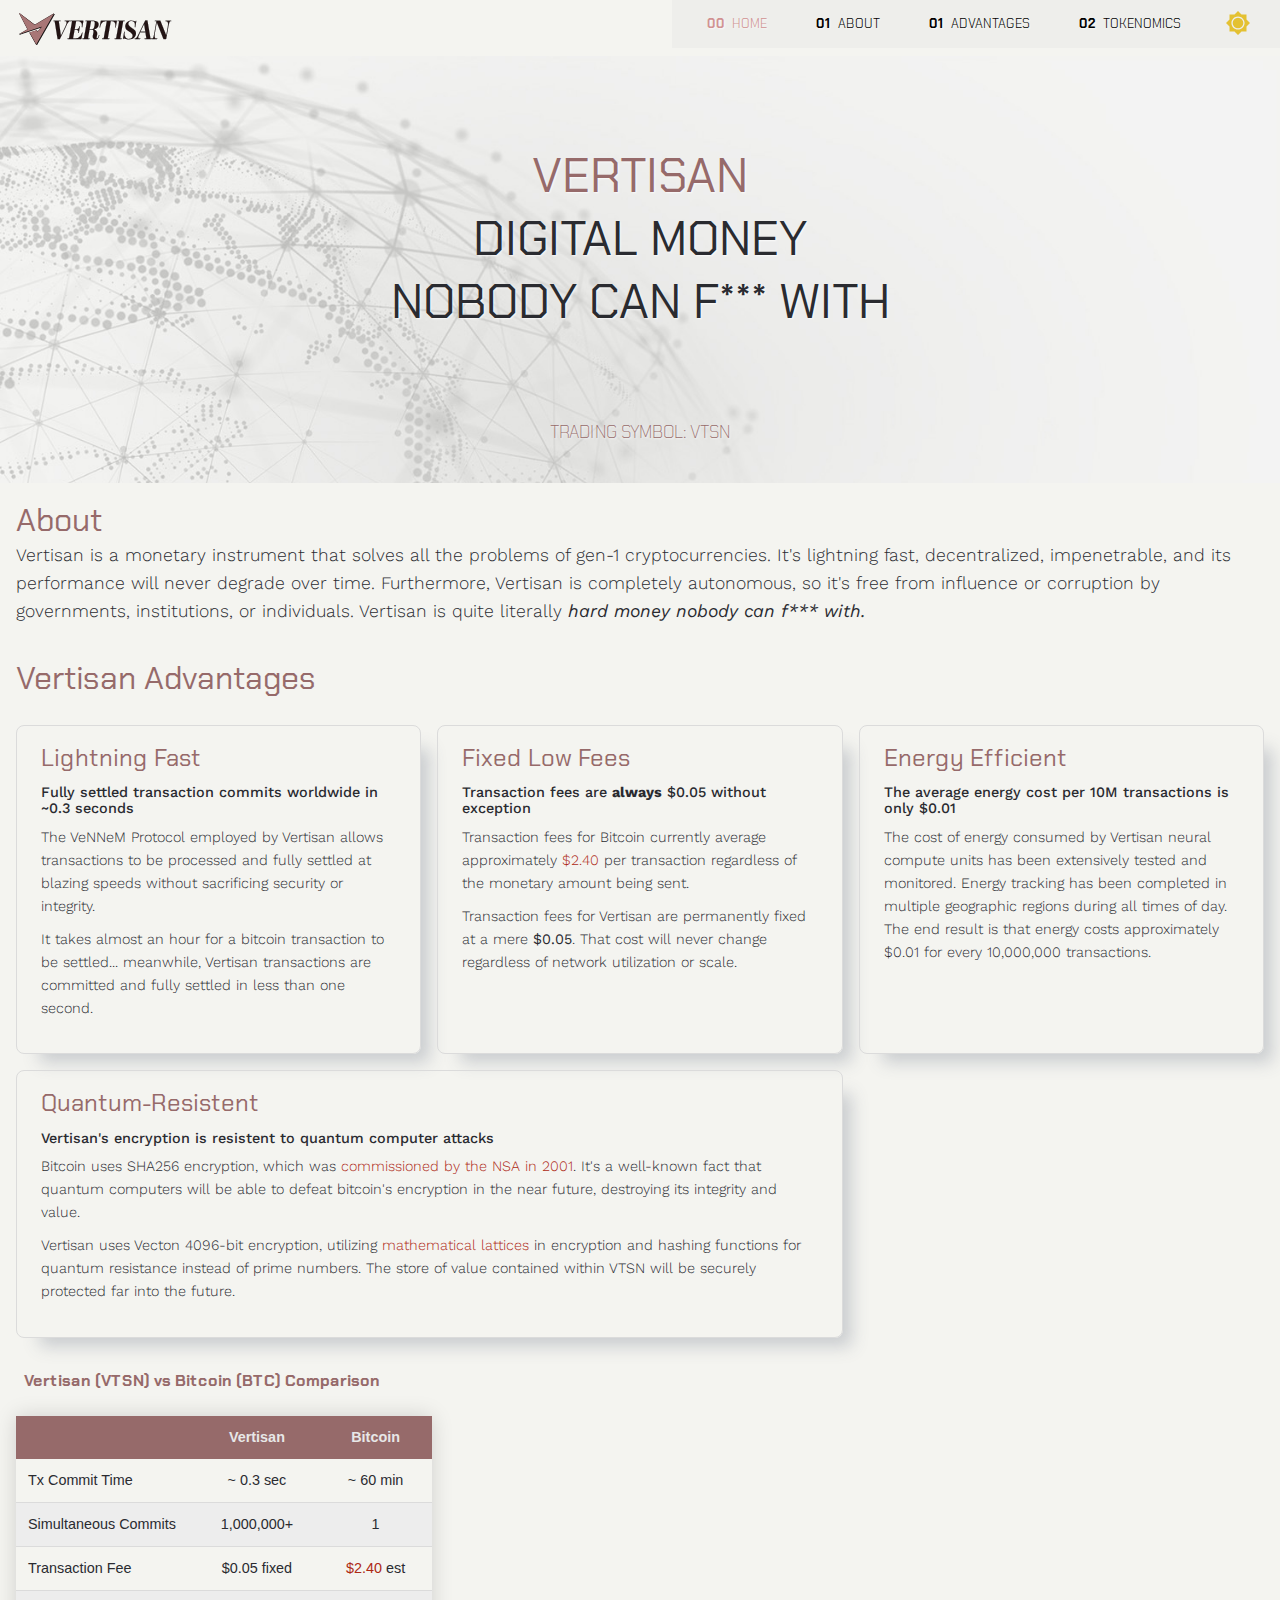
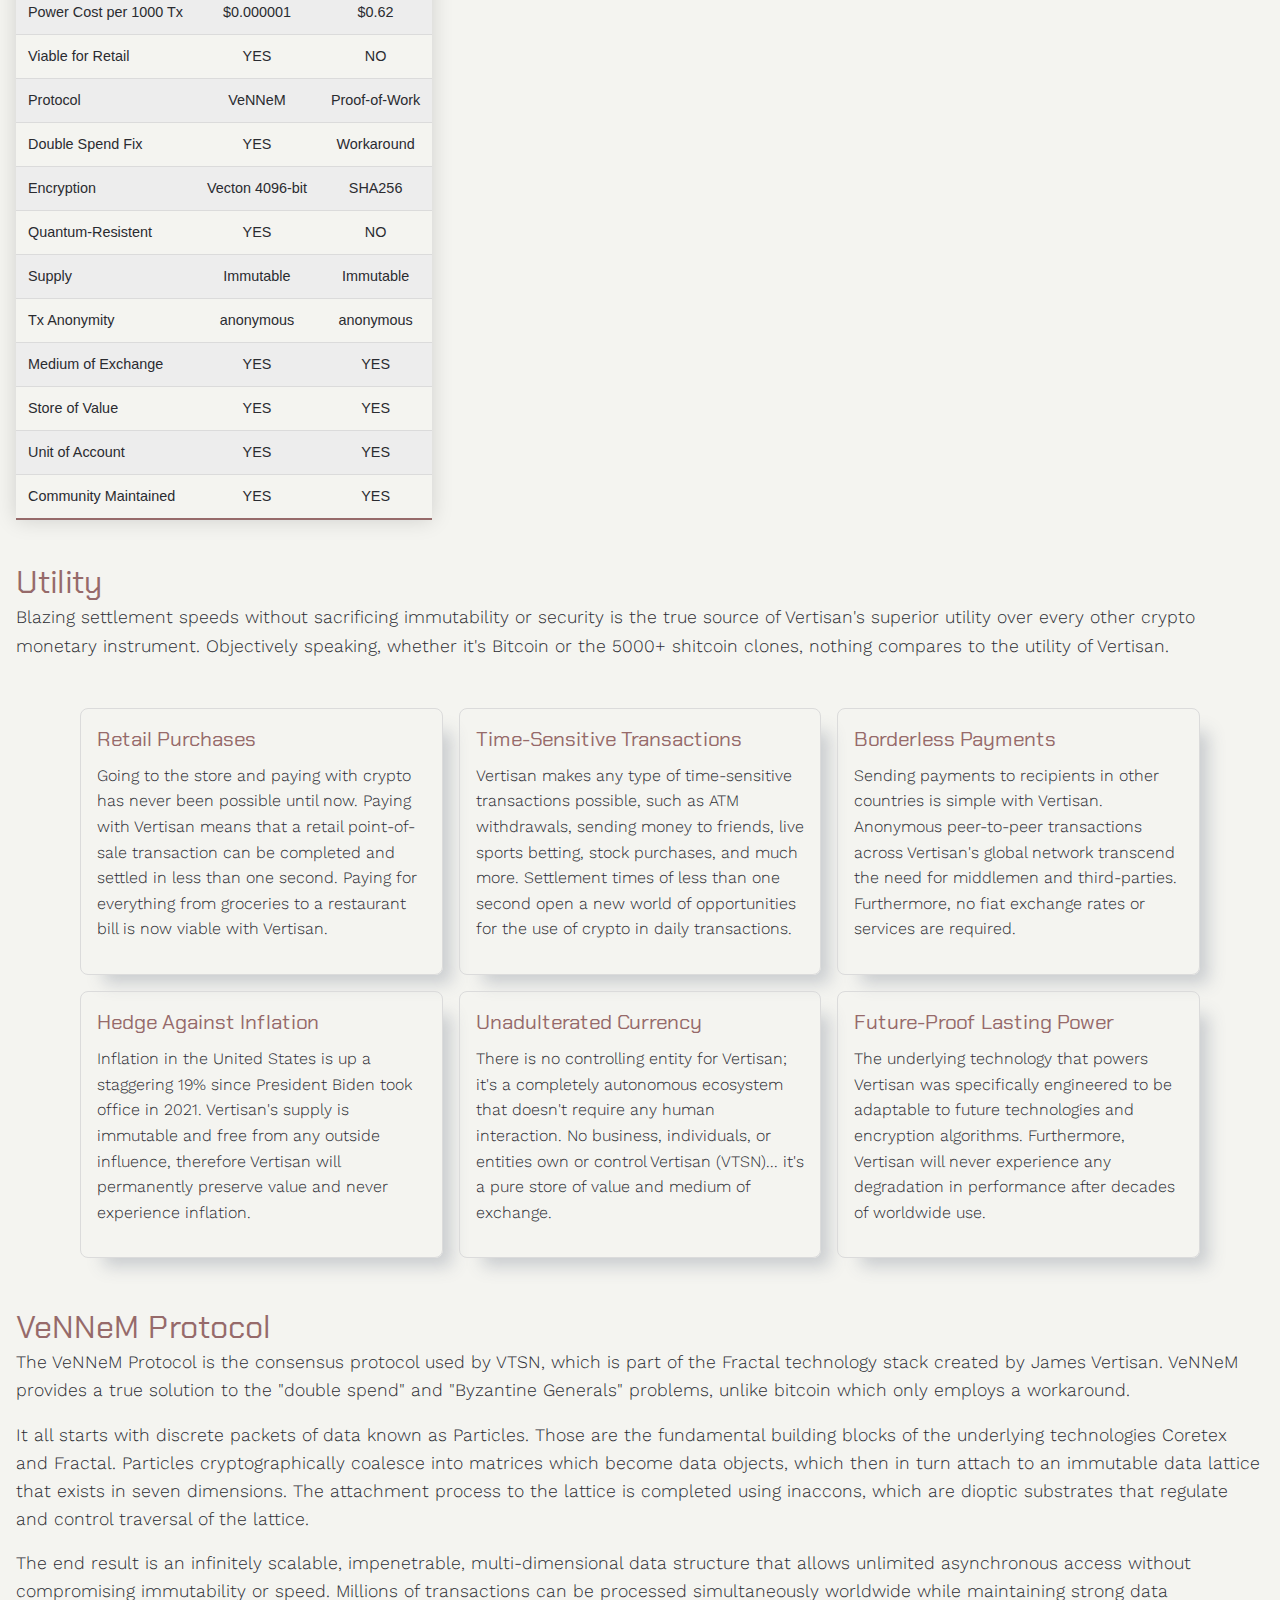
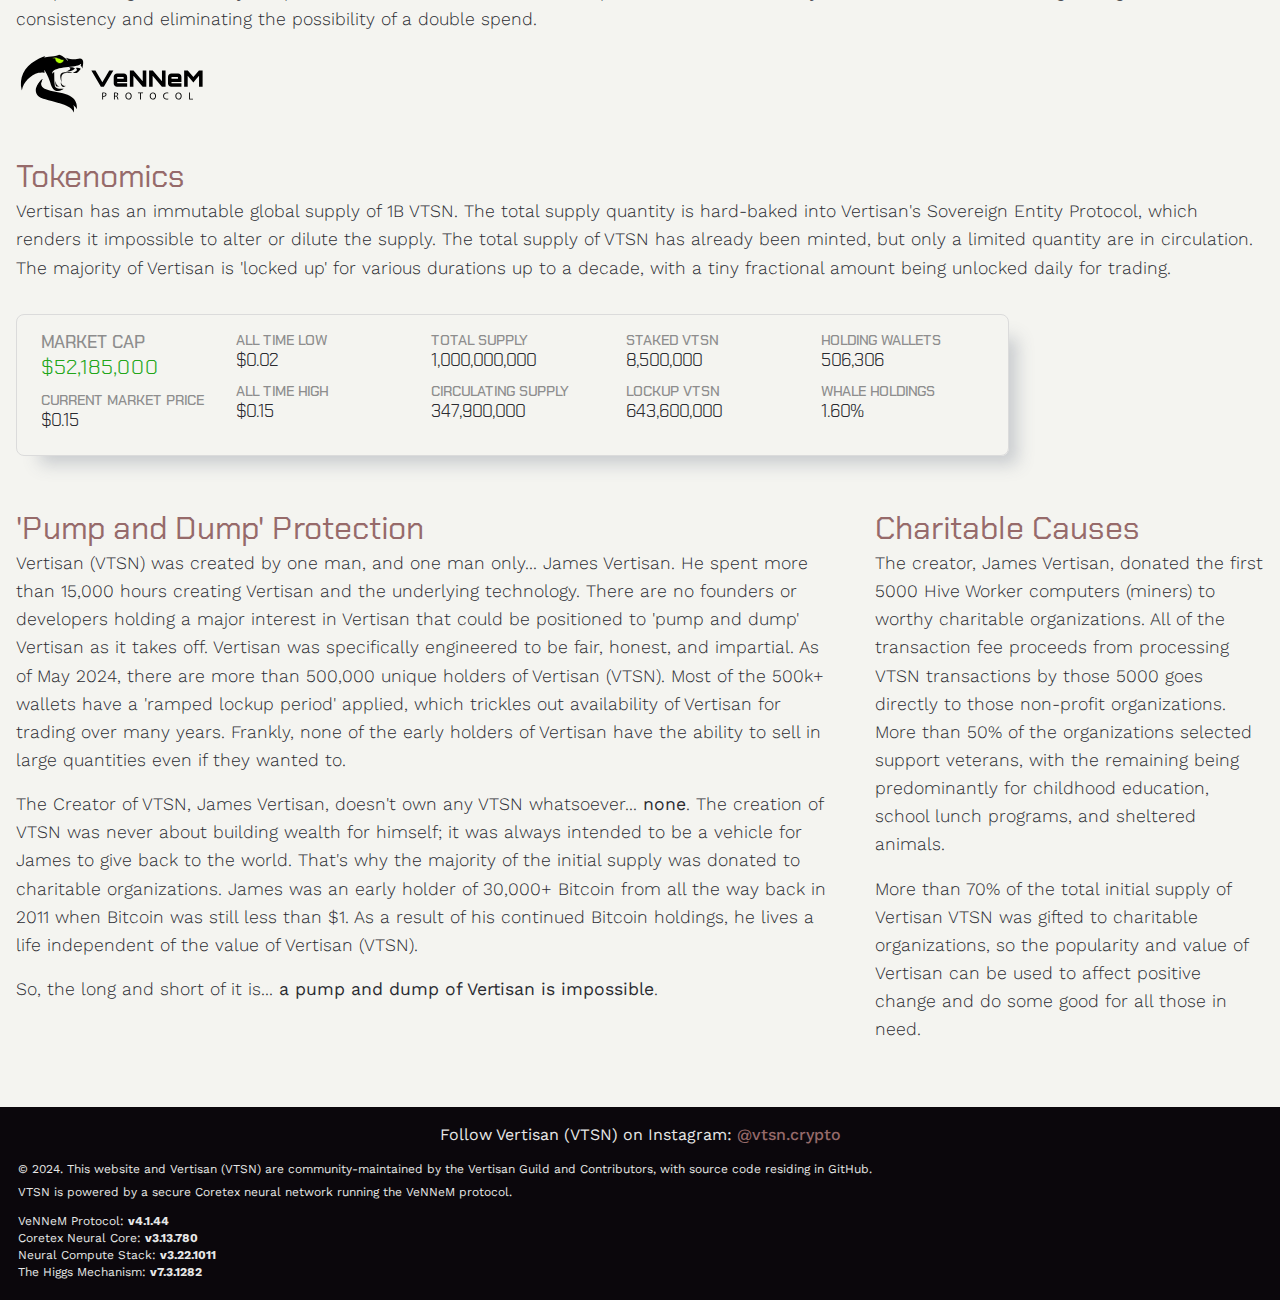
==== src/index.html @ dfe09287 "box shadow updates" ====
<!DOCTYPE html>
<html lang="en">
  <head>
    <meta charset="UTF-8" />
    <title>Vertisan (VTSN) - web3 Digital Money</title>
    <meta
      name="description"
      content="Vertisan is a new kind of digital money that solves all the problems of gen1 cryptocurrencies"
    />
    <meta name="keywords" content="vtsn, vertisan, cryptocurrency, digital money, web3, james vertisan" />
    <meta property="og:image" content="https://vtsn.org/img/icons/vertisan-opengraph.png" />
    <meta name="viewport" content="width=device-width, initial-scale=1.0" />
    <link rel="shortcut icon" href="favicon/favicon.png" />

    <script src="/js/jquery/jquery-1.11.2.min.js" type="text/javascript"></script>
    <script src="/js/jquery/jquery-ui.min.js" type="text/javascript"></script>
    <script src="/js/jquery/jquery.qrcode.min.js" type="text/javascript"></script>
    <script src="js/nav-menu.js" defer type="text/javascript"></script>
    <script src="js/theme-switcher.js" defer type="text/javascript"></script>

    <link rel="preconnect" href="https://fonts.googleapis.com" />
    <link rel="preconnect" href="https://fonts.gstatic.com" crossorigin />
    <link
      href="https://fonts.googleapis.com/css2?family=Open+Sans:ital,wght@0,300..800;1,300..800&family=Work+Sans:ital,wght@0,100..900;1,100..900&display=swap"
      rel="stylesheet"
    />

    <link rel="stylesheet" href="css/fontawesome-6.1.1-pro/all.css" />
    <link rel="stylesheet" href="css/shentox/shentox-font-family.css" />
    <link rel="stylesheet" href="css/site-styles.css" />
    <script>
      window.cookieconsent_options = {
        theme: 'light-floating',
      };
    </script>
    <script type="text/javascript" src="/js/cookieconsent.js"></script>
  </head>
  <!-- Google tag (gtag.js) -->
  <script async src="https://www.googletagmanager.com/gtag/js?id=G-NC6CQRQ35W"></script>
  <script>
    window.dataLayer = window.dataLayer || [];
    function gtag() {
      dataLayer.push(arguments);
    }
    gtag('js', new Date());

    gtag('config', 'G-NC6CQRQ35W');
  </script>

  <body class="home">
    <h1 class="sr-only">VERTISAN</h1>
    <header id="primaryHeader" class="primary-header">
      <div class="logo-area">
        <picture>
          <source
            srcset="img/layout/vtsn-logo-navbar-dark.svg"
            media="(prefers-color-scheme: dark)"
            alt="DARK IMAGE"
          />
          <img src="img/layout/vtsn-logo-navbar-light.svg" alt="LIGHT IMAGE" />
        </picture>
      </div>

      <button class="mobile-nav-toggle" aria-controls="primaryNav" aria-expanded="false">
        <span class="sr-only">Menu</span>
      </button>

      <nav>
        <ul id="primaryNav" class="primary-nav" data-visible="false">
          <li class="active">
            <a href="/"><span aria-hidden="true">00</span>home</a>
          </li>
          <li>
            <a href="#about"><span aria-hidden="true">01</span>about</a>
          </li>
          <li>
            <a href="#advantages"><span aria-hidden="true">01</span>advantages</a>
          </li>
          <li>
            <a href="#tokenomics"><span aria-hidden="true">02</span>tokenomics</a>
          </li>
          <li id="theme-toggle-container">
            <button id="theme-toggle" aria-label="Switch to dark theme">
              <svg xmlns="http://www.w3.org/2000/svg" width="24" height="24" viewBox="0 0 24 24">
                <g id="theme-svg-outer-points" class="toggle-sun">
                  <path
                    d="M20.5,8.5v-5h-5L12,0L8.5,3.5h-5v5L0,12l3.5,3.5v5h5L12,24l3.5-3.5h5v-5L24,12L20.5,8.5z M12,18.6c-3.6,0-6.6-2.9-6.6-6.6
  S8.4,5.4,12,5.4s6.6,2.9,6.6,6.6C18.5,15.6,15.6,18.6,12,18.6C12,18.6,12,18.6,12,18.6L12,18.6z"
                  />
                </g>
                <g id="theme-svg-inner-circle" class="toggle-circle">
                  <circle class="cls-1" cx="12" cy="12" r="5.3" />
                </g>
              </svg>
            </button>
          </li>
        </ul>
      </nav>
    </header>

    <main>
      <section id="masthead">
        <div class="hero-content-temp">
          <h2>Vertisan</h2>
          <h3>Digital Money Nobody Can F*** With</h3>
          <h4>TRADING SYMBOL: VTSN</h4>
        </div>
      </section>
      <section id="about">
        <h2>About</h2>
        <p>
          Vertisan is a monetary instrument that solves all the problems of gen-1 cryptocurrencies. It's
          lightning fast, decentralized, impenetrable, and its performance will never degrade over time.
          Furthermore, Vertisan is completely autonomous, so it's free from influence or corruption by
          governments, institutions, or individuals. Vertisan is quite literally
          <span class="italic semibold">hard money nobody can f*** with.</span>
        </p>
      </section>
      <section id="advantages">
        <h2>Vertisan Advantages</h2>
        <br />
        <div class="advantages-grid">
          <article class="advantage-card">
            <h2>Lightning Fast</h2>
            <h4>Fully settled transaction commits worldwide in ~0.3 seconds</h4>
            <p>
              The VeNNeM Protocol employed by Vertisan allows transactions to be processed and fully settled
              at blazing speeds without sacrificing security or integrity.
            </p>
            <p>
              It takes almost an hour for a bitcoin transaction to be settled... meanwhile, Vertisan
              transactions are committed and fully settled in less than one second.
            </p>
          </article>
          <article class="advantage-card">
            <h2>Fixed Low Fees</h2>
            <h4>Transaction fees are <strong>always</strong> $0.05 without exception</h4>
            <p>
              Transaction fees for Bitcoin currently average approximately <a href="https://btc.network/estimate" target="_blank">$2.40</a> per transaction regardless of
              the monetary amount being sent.
            </p>
            <p>
              Transaction fees for Vertisan are permanently fixed at a mere <strong>$0.05</strong>. That cost will never change
              regardless of network utilization or scale.
            </p>
          </article>
          <article class="advantage-card">
            <h2>Energy Efficient</h2>
            <h4>The average energy cost per 10M transactions is only $0.01</h4>
            <p>
              The cost of energy consumed by Vertisan neural compute units has been extensively tested and
              monitored. Energy tracking has been completed in multiple geographic regions during all times of day. The end result is that energy costs approximately $0.01 for every 10,000,000 transactions.
            </p>
          </article>
          <article class="advantage-card">
            <h2>Quantum-Resistent</h2>
            <h4>Vertisan's encryption is resistent to quantum computer attacks</h4>
            <p>
              Bitcoin uses SHA256 encryption, which was
              <a href="https://en.wikipedia.org/wiki/SHA-2" target="_blank">commissioned by the NSA in 2001</a
              >. It's a well-known fact that quantum computers will be able to defeat bitcoin's encryption in
              the near future, destroying its integrity and value.
            </p>
            <p>
              Vertisan uses Vecton 4096-bit encryption, utilizing
              <a
                href="https://www.nist.gov/news-events/news/2022/07/nist-announces-first-four-quantum-resistant-cryptographic-algorithms"
                target="_blank"
                >mathematical lattices</a> in encryption and hashing functions for quantum resistance instead of prime numbers. The store of value
              contained within VTSN will be securely protected far into the future.
            </p>
          </article>
        </div>
        <div class="comparison-table" style="margin-top: 2rem">
          <h4 style="margin-left: 0.5rem;">Vertisan (VTSN) vs Bitcoin (BTC) Comparison</h4>
          <table class="vtsn-vs-btc-table">
            <thead>
              <tr>
                <th>&nbsp;</th>
                <th>Vertisan</th>
                <th>Bitcoin</th>
              </tr>
            </thead>
            <tbody>
              <tr>
                <td class="item">Tx Commit Time</td>
                <td>~ 0.3 sec</td>
                <td>~ 60 min</td>
              </tr>
              <tr>
                <td class="item">Simultaneous Commits</td>
                <td>1,000,000+</td>
                <td>1</td>
              </tr>
              <tr>
                <td class="item">Transaction Fee</td>
                <td>$0.05 fixed</td>
                <td><a href="https://btc.network/estimate" target="_blank">$2.40</a> est</td>
              </tr>
              <tr>
                <td class="item">Power Cost per 1000 Tx</td>
                <td>$0.000001</td>
                <td>$0.62</td>
              </tr>
              <tr>
                <td class="item">Viable for Retail</td>
                <td>YES</td>
                <td>NO</td>
              </tr>
              <tr>
                <td class="item">Protocol</td>
                <td>VeNNeM</td>
                <td>Proof-of-Work</td>
              </tr>
              <tr>
                <td class="item">Double Spend Fix</td>
                <td>YES</td>
                <td>Workaround</td>
              </tr>
              <tr>
                <td class="item">Encryption</td>
                <td>Vecton 4096-bit</td>
                <td>SHA256</td>
              </tr>
              <tr>
                <td class="item">Quantum-Resistent</td>
                <td>YES</td>
                <td>NO</td>
              </tr>
              <tr>
                <td class="item">Supply</td>
                <td>Immutable</td>
                <td>Immutable</td>
              </tr>
              <tr>
                <td class="item">Tx Anonymity</td>
                <td>anonymous</td>
                <td>anonymous</td>
              </tr>
              <tr>
                <td class="item">Medium of Exchange</td>
                <td>YES</td>
                <td>YES</td>
              </tr>
              <tr>
                <td class="item">Store of Value</td>
                <td>YES</td>
                <td>YES</td>
              </tr>
              <tr>
                <td class="item">Unit of Account</td>
                <td>YES</td>
                <td>YES</td>
              </tr>
              <tr>
                <td class="item">Community Maintained</td>
                <td>YES</td>
                <td>YES</td>
              </tr>
            </tbody>
          </table>
        </div>
      </section>
      <section id="utility">
        <h2>Utility</h2>
        <p>Blazing settlement speeds without sacrificing immutability or security is the true source of Vertisan's superior utility over every other crypto monetary instrument. Objectively speaking, whether it's Bitcoin or the 5000+ shitcoin clones, nothing compares to the utility of Vertisan.</p>
        <div class="utility-grid">
          <article class="utility-grid-item">
            <h3>Retail Purchases</h3>
            <p>Going to the store and paying with crypto has never been possible until now. Paying with Vertisan means that a retail point-of-sale transaction can be completed and settled in less than one second. Paying for everything from groceries to a restaurant bill is now viable with Vertisan.</p>
          </article>
          <article class="utility-grid-item">
            <h3>Time-Sensitive Transactions</h3>
            <p>Vertisan makes any type of time-sensitive transactions possible, such as ATM withdrawals, sending money to friends, live sports betting, stock purchases, and much more. Settlement times of less than one second open a new world of opportunities for the use of crypto in daily transactions.</p>
          </article>
          <article class="utility-grid-item">
            <h3>Borderless Payments</h3>
            <p>Sending payments to recipients in other countries is simple with Vertisan. Anonymous peer-to-peer transactions across Vertisan's global network transcend the need for middlemen and third-parties. Furthermore, no fiat exchange rates or services are required.</p>
          </article>
          <article class="utility-grid-item">
            <h3>Hedge Against Inflation</h3>
            <p>Inflation in the United States is up a staggering 19% since President Biden took office in 2021. Vertisan's supply is immutable and free from any outside influence, therefore Vertisan will permanently preserve value and never experience inflation. </p>
          </article>
          <article class="utility-grid-item">
            <h3>Unadulterated Currency</h3>
            <p>There is no controlling entity for Vertisan; it's a completely autonomous ecosystem that doesn't require any human interaction. No business, individuals, or entities own or control Vertisan (VTSN)... it's a pure store of value and medium of exchange.</p>
          </article>
          <article class="utility-grid-item">
            <h3>Future-Proof Lasting Power</h3>
            <p>The underlying technology that powers Vertisan was specifically engineered to be adaptable to future technologies and encryption algorithms. Furthermore, Vertisan will never experience any degradation in performance after decades of worldwide use.</p>
          </article>
        </div>
      </section>
      <section id="vennem">
        <h2>VeNNeM Protocol</h2>
        <p>
          The VeNNeM Protocol is the consensus protocol used by VTSN, which is part of the Fractal technology
          stack created by James Vertisan. VeNNeM provides a true solution to the "double spend" and
          "Byzantine Generals" problems, unlike bitcoin which only employs a workaround.
        </p>
        <p>
          It all starts with discrete packets of data known as Particles. Those are the fundamental building
          blocks of the underlying technologies Coretex and Fractal. Particles cryptographically coalesce into
          matrices which become data objects, which then in turn attach to an immutable data lattice that
          exists in seven dimensions. The attachment process to the lattice is completed using inaccons, which
          are dioptic substrates that regulate and control traversal of the lattice.
        </p>
        <p>
          The end result is an infinitely scalable, impenetrable, multi-dimensional data structure that allows
          unlimited asynchronous access without compromising immutability or speed. Millions of transactions
          can be processed simultaneously worldwide while maintaining strong data consistency and eliminating
          the possibility of a double spend.
        </p>
        <picture>
          <source
            style="max-width: 200px; margin-bottom: 1.5rem;"
            srcset="img/vennem-dark.svg"
            media="(prefers-color-scheme: dark)"
            alt="DARK IMAGE"
          />
          <img style="max-width: 200px; margin-bottom: 1.5rem;" src="img/vennem-light.svg" alt="LIGHT IMAGE" />
        </picture>
      </section>
      <section id="tokenomics">
        <h2>Tokenomics</h2>
        <p>Vertisan has an immutable global supply of 1B VTSN. The total supply quantity is hard-baked into Vertisan's Sovereign Entity Protocol, which renders it impossible to alter or dilute the supply. The total supply of VTSN has already been minted, but only a limited quantity are in circulation. The majority of Vertisan is 'locked up' for various durations up to a decade, with a tiny fractional amount being unlocked daily for trading.</p>
        <div class="tokenomics-grid">
          <div class="tokenomics-card">
            <div class="tokenomics-sub-grid">
              <div class="tokenomics-sub-grid-item">
                <h5 class="cap">Market Cap</h5>
                <h6 class="cap">$52,185,000</h6>
                <h5>Current Market Price</h5>
                <h6>$0.15</h6>
              </div>
              <div class="tokenomics-sub-grid-item">
                <h5>All Time Low</h5>
                <h6>$0.02</h6>
                <h5>All Time High</h5>
                <h6>$0.15</h6>
              </div>
              <div class="tokenomics-sub-grid-item">
                <h5>Total Supply</h5>
                <h6>1,000,000,000</h6>
                <h5>Circulating Supply</h5>
                <h6>347,900,000</h6>
              </div>
              <div class="tokenomics-sub-grid-item">
                <h5>Staked VTSN</h5>
                <h6>8,500,000</h6>
                <h5>Lockup VTSN</h5>
                <h6>643,600,000</h6>
              </div>
              <div class="tokenomics-sub-grid-item">
                <h5>Holding Wallets</h5>
                <h6>506,306</h6>
                <h5>Whale Holdings</h5>
                <h6>1.60%</h6>
              </div>
            </div>
          </div>
        </div>
      </section>
      <section>
        <div class="final-section-grid">
        <div class="final-section-grid-item">
        <h2>'Pump and Dump' Protection</h2>
        <p>Vertisan (VTSN) was created by one man, and one man only... James Vertisan. He spent more than 15,000 hours creating Vertisan and the underlying technology. There are no founders or developers holding a major interest in Vertisan that could be positioned to 'pump and dump' Vertisan as it takes off. Vertisan was specifically engineered to be fair, honest, and impartial. As of May 2024, there are more than 500,000 unique holders of Vertisan (VTSN). Most of the 500k+ wallets have a 'ramped lockup period' applied, which trickles out availability of Vertisan for trading over many years. Frankly, none of the early holders of Vertisan have the ability to sell in large quantities even if they wanted to.</p>
        <p>The Creator of VTSN, James Vertisan, doesn't own any VTSN whatsoever... <strong>none</strong>. The creation of VTSN was never about building wealth for himself; it was always intended to be a vehicle for James to give back to the world. That's why the majority of the initial supply was donated to charitable organizations. James was an early holder of 30,000+ Bitcoin from all the way back in 2011 when Bitcoin was still less than $1. As a result of his continued Bitcoin holdings, he lives a life independent of the value of Vertisan (VTSN).</p>
        <p>So, the long and short of it is... <strong>a pump and dump of Vertisan is impossible</strong>.</p>
        </div>
        <div class="final-section-grid-item">
        <h2>Charitable Causes</h2>
        <p>
          The creator, James Vertisan, donated the first 5000 Hive Worker computers (miners) to worthy
          charitable organizations. All of the transaction fee proceeds from processing VTSN transactions by
          those 5000 goes directly to those non-profit organizations. More than 50% of the organizations
          selected support veterans, with the remaining being predominantly for childhood education, school
          lunch programs, and sheltered animals.
        </p>
        <p>
          More than 70% of the total initial supply of Vertisan VTSN was gifted to charitable organizations, so
          the popularity and value of Vertisan can be used to affect positive change and do some good for all
          those in need.
        </p>
        </div>
        </div>
      </section>
    </main>
    <footer class="homepage-footer" style="margin-top: 3rem">
      <p class="social-links">Follow Vertisan (VTSN) on Instagram: <a href="https://instagram.com/vtsn.crypto" alt="@vtsn.crypto">@vtsn.crypto</a></p>
      <p>
        &copy; 2024. This website and Vertisan (VTSN) are community-maintained by the Vertisan Guild and
        Contributors, with source code residing in GitHub.
      </p>
      <p>VTSN is powered by a secure Coretex neural network running the VeNNeM protocol.</p>
      <div class="build-numbers">
        <p>VeNNeM Protocol: <strong>v4.1.44</strong></p>
        <p>Coretex Neural Core: <strong>v3.13.780</strong></p>
        <p>Neural Compute Stack: <strong>v3.22.1011</strong></p>
        <p>The Higgs Mechanism: <strong>v7.3.1282</strong></p>
      </div>
    </footer>

    <a href="#" data-toggle="scroll-to-top" class="btn-scroll-top fade"><i class="fa fa-arrow-up"></i></a>
    <script src="js/site.js"></script>
  </body>
</html>
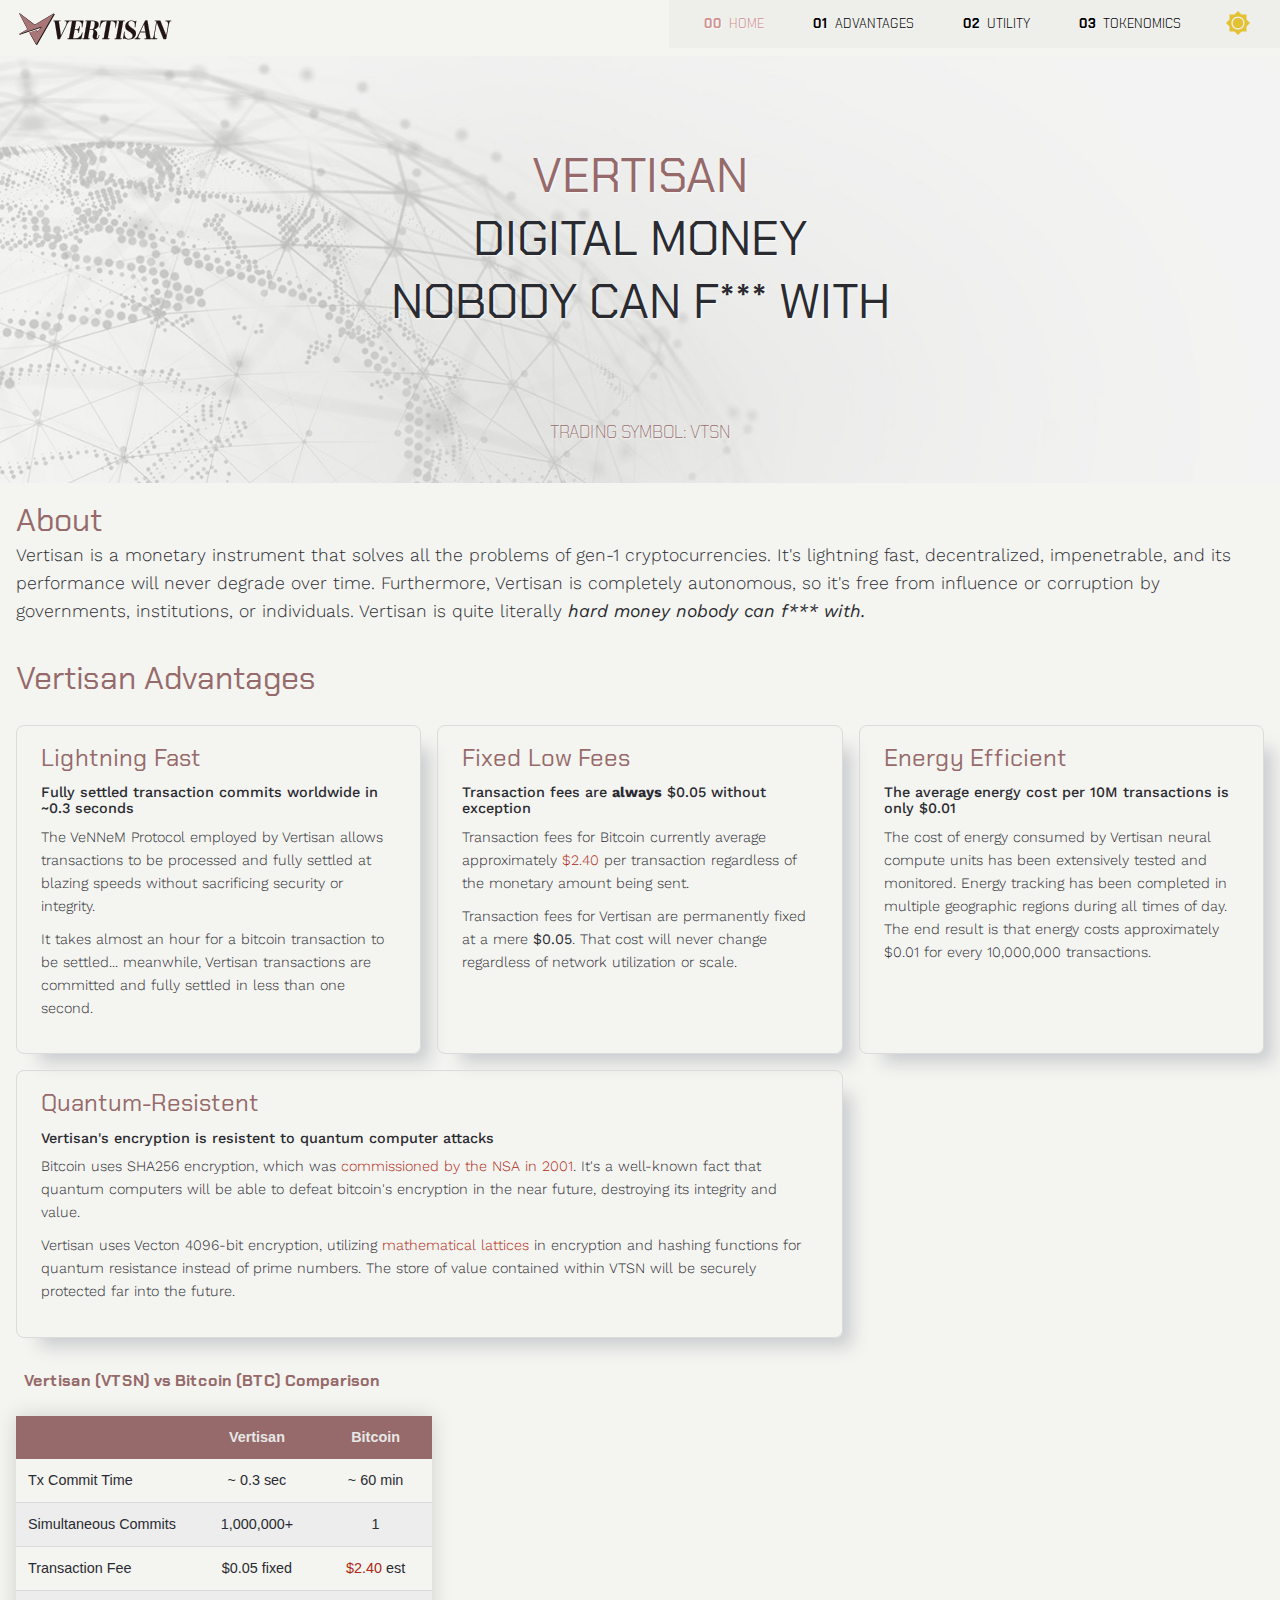
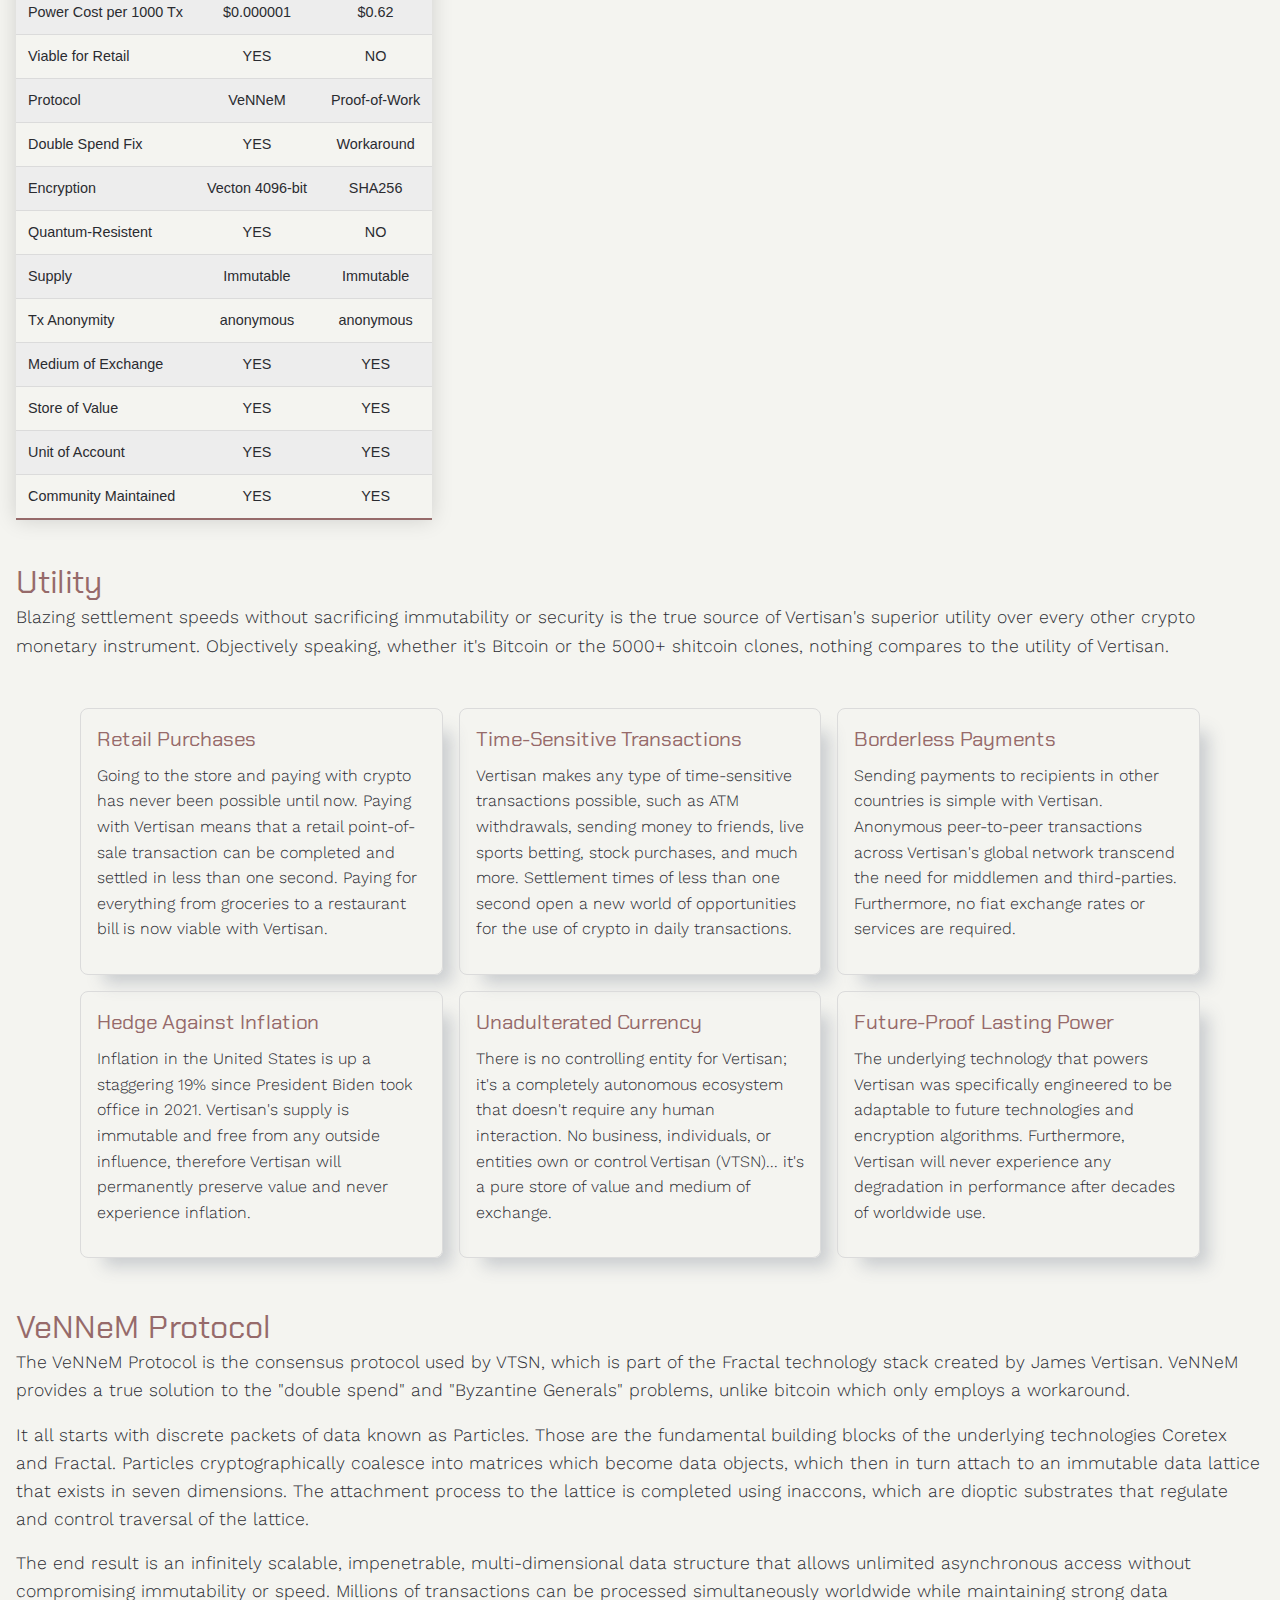
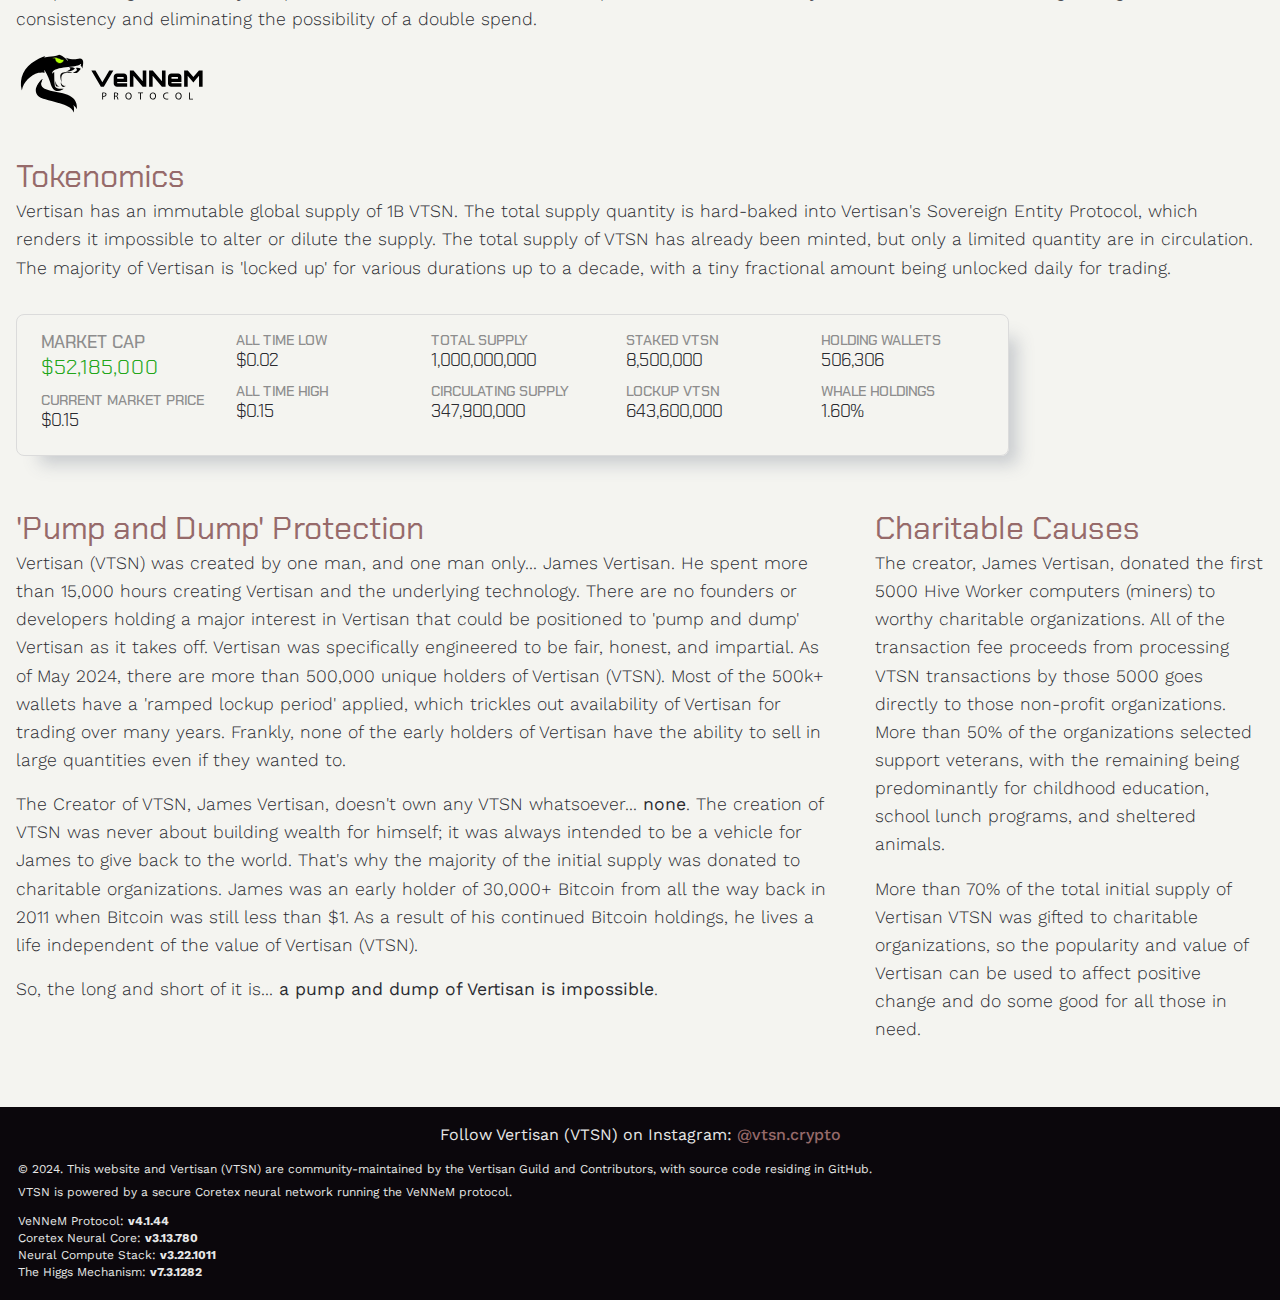
==== commit 3b1d0358: "menu items fix" ====
--- a/src/index.html
+++ b/src/index.html
@@ -71,13 +71,13 @@
             <a href="/"><span aria-hidden="true">00</span>home</a>
           </li>
           <li>
-            <a href="#about"><span aria-hidden="true">01</span>about</a>
-          </li>
-          <li>
             <a href="#advantages"><span aria-hidden="true">01</span>advantages</a>
           </li>
           <li>
-            <a href="#tokenomics"><span aria-hidden="true">02</span>tokenomics</a>
+            <a href="#utility"><span aria-hidden="true">02</span>utility</a>
+          </li>
+          <li>
+            <a href="#tokenomics"><span aria-hidden="true">03</span>tokenomics</a>
           </li>
           <li id="theme-toggle-container">
             <button id="theme-toggle" aria-label="Switch to dark theme">
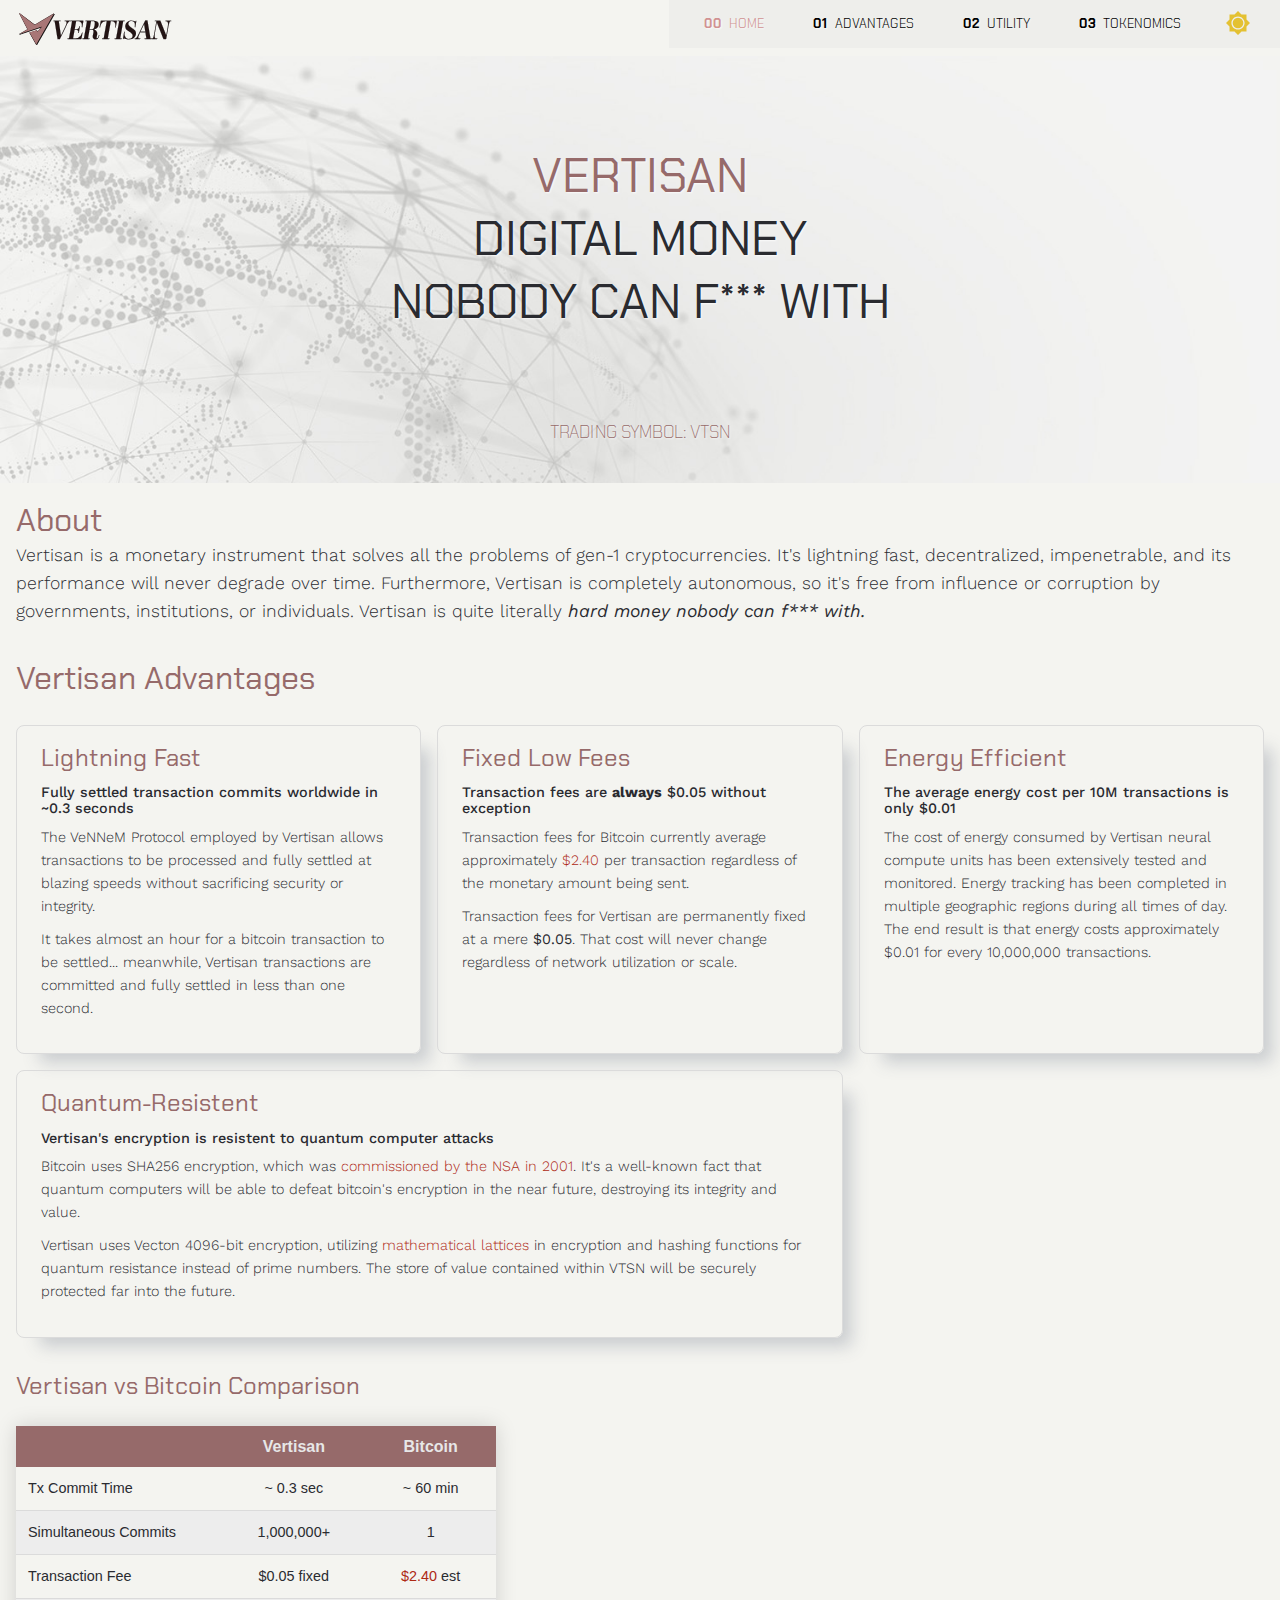
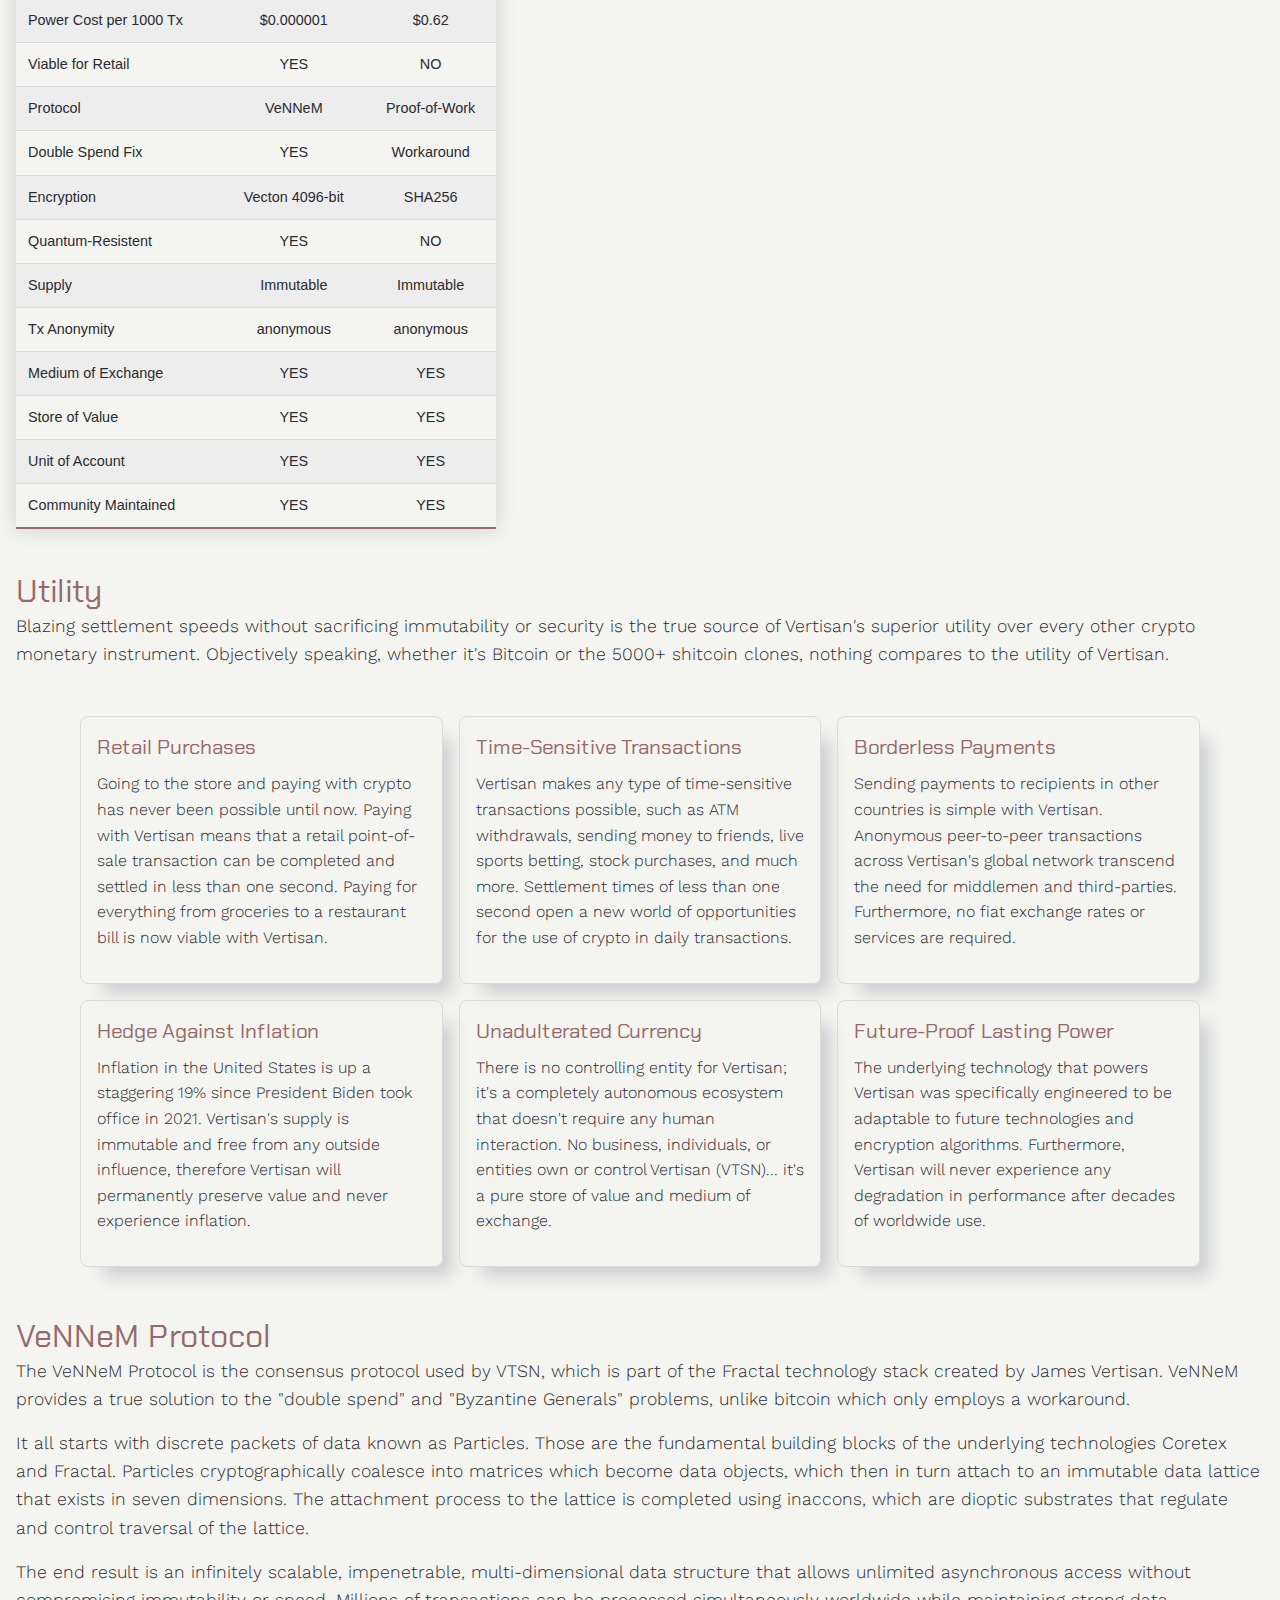
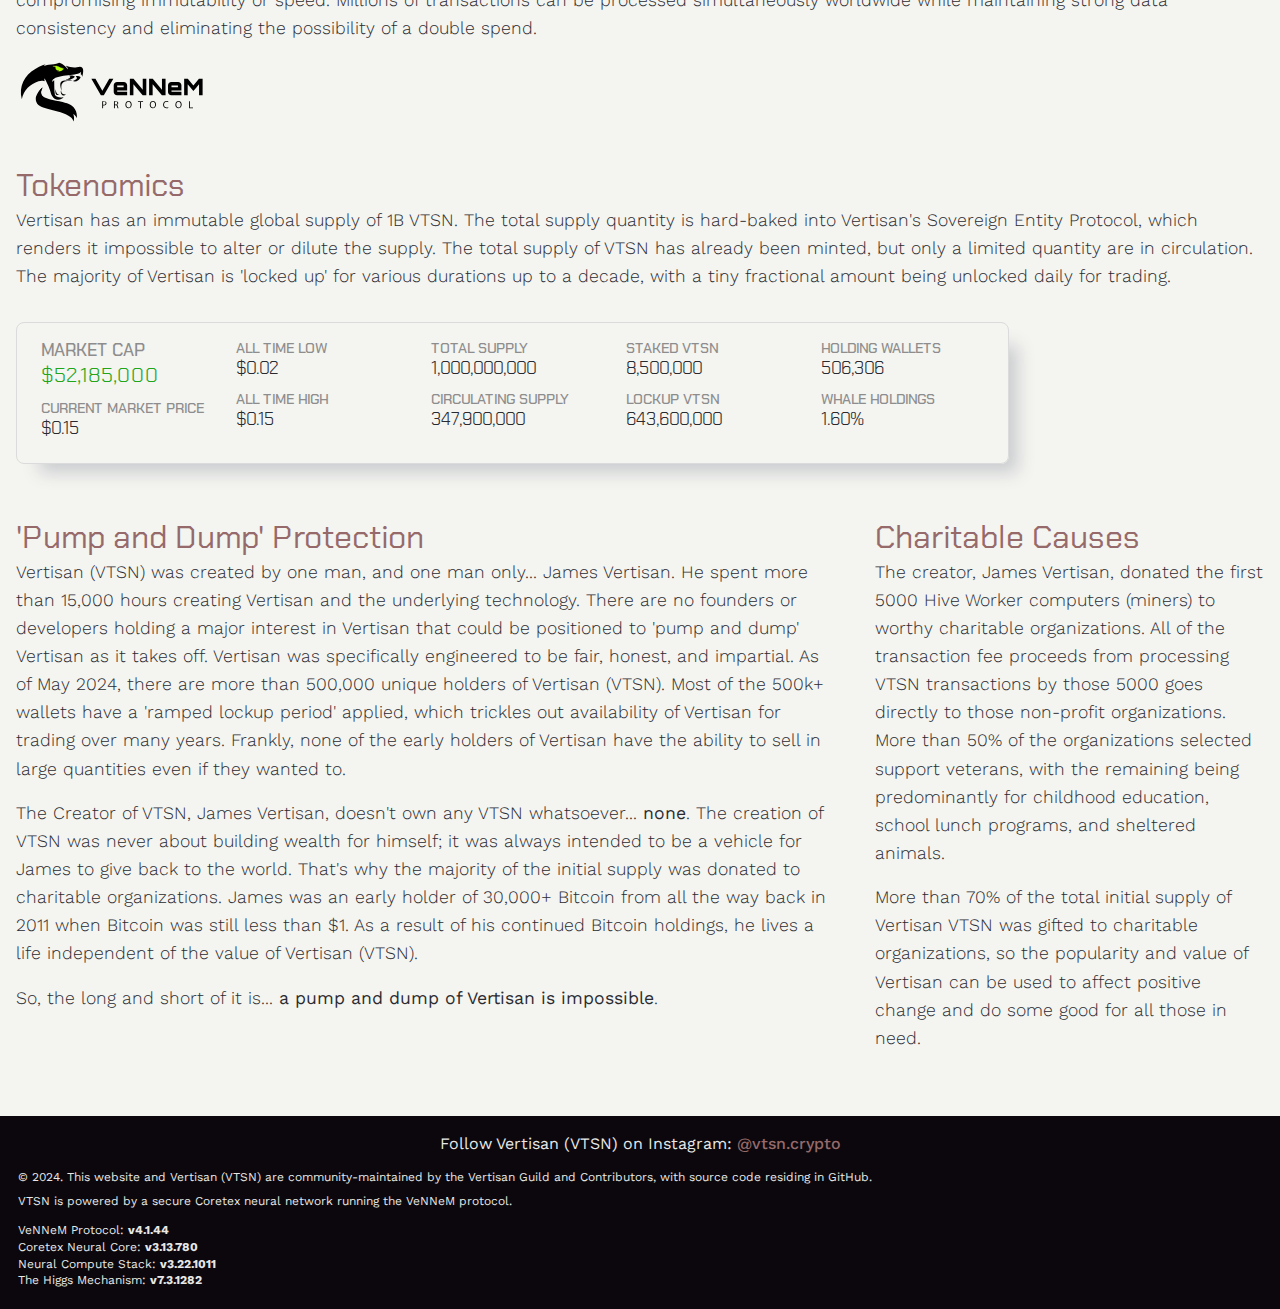
==== commit 7e55bfe2: "fixed table layout" ====
--- a/src/index.html
+++ b/src/index.html
@@ -171,8 +171,8 @@
             </p>
           </article>
         </div>
-        <div class="comparison-table" style="margin-top: 2rem">
-          <h4 style="margin-left: 0.5rem;">Vertisan (VTSN) vs Bitcoin (BTC) Comparison</h4>
+        <div class="comparison-table">
+          <h4>Vertisan vs Bitcoin Comparison</h4>
           <table class="vtsn-vs-btc-table">
             <thead>
               <tr>
--- a/src/css/site-styles.css
+++ b/src/css/site-styles.css
@@ -7493,12 +7493,23 @@
 }
 
 /* END masked image */
+.comparison-table {
+  margin-top: 2rem;
+  max-width: 480px;
+}
+.comparison-table h4 {
+  font-size: 1.5rem;
+  font-weight: 400;
+  margin-bottom: 0.7rem;
+}
+
 .vtsn-vs-btc-table {
   font-family: sans-serif;
   border-collapse: collapse;
   margin: 25px 0;
   font-size: 0.9em;
   min-width: 400px;
+  width: 100%;
   box-shadow: 0 0 20px rgba(0, 0, 0, 0.15);
 }
 
@@ -7508,7 +7519,15 @@
   text-align: left;
 }
 
-.vtsn-vs-btc-table th,
+.vtsn-vs-btc-table thead th {
+  font-size: 1rem;
+}
+
+.vtsn-vs-btc-table th {
+  padding: 8px 12px;
+  text-align: center;
+}
+
 .vtsn-vs-btc-table td {
   padding: 10px 12px;
   text-align: center;
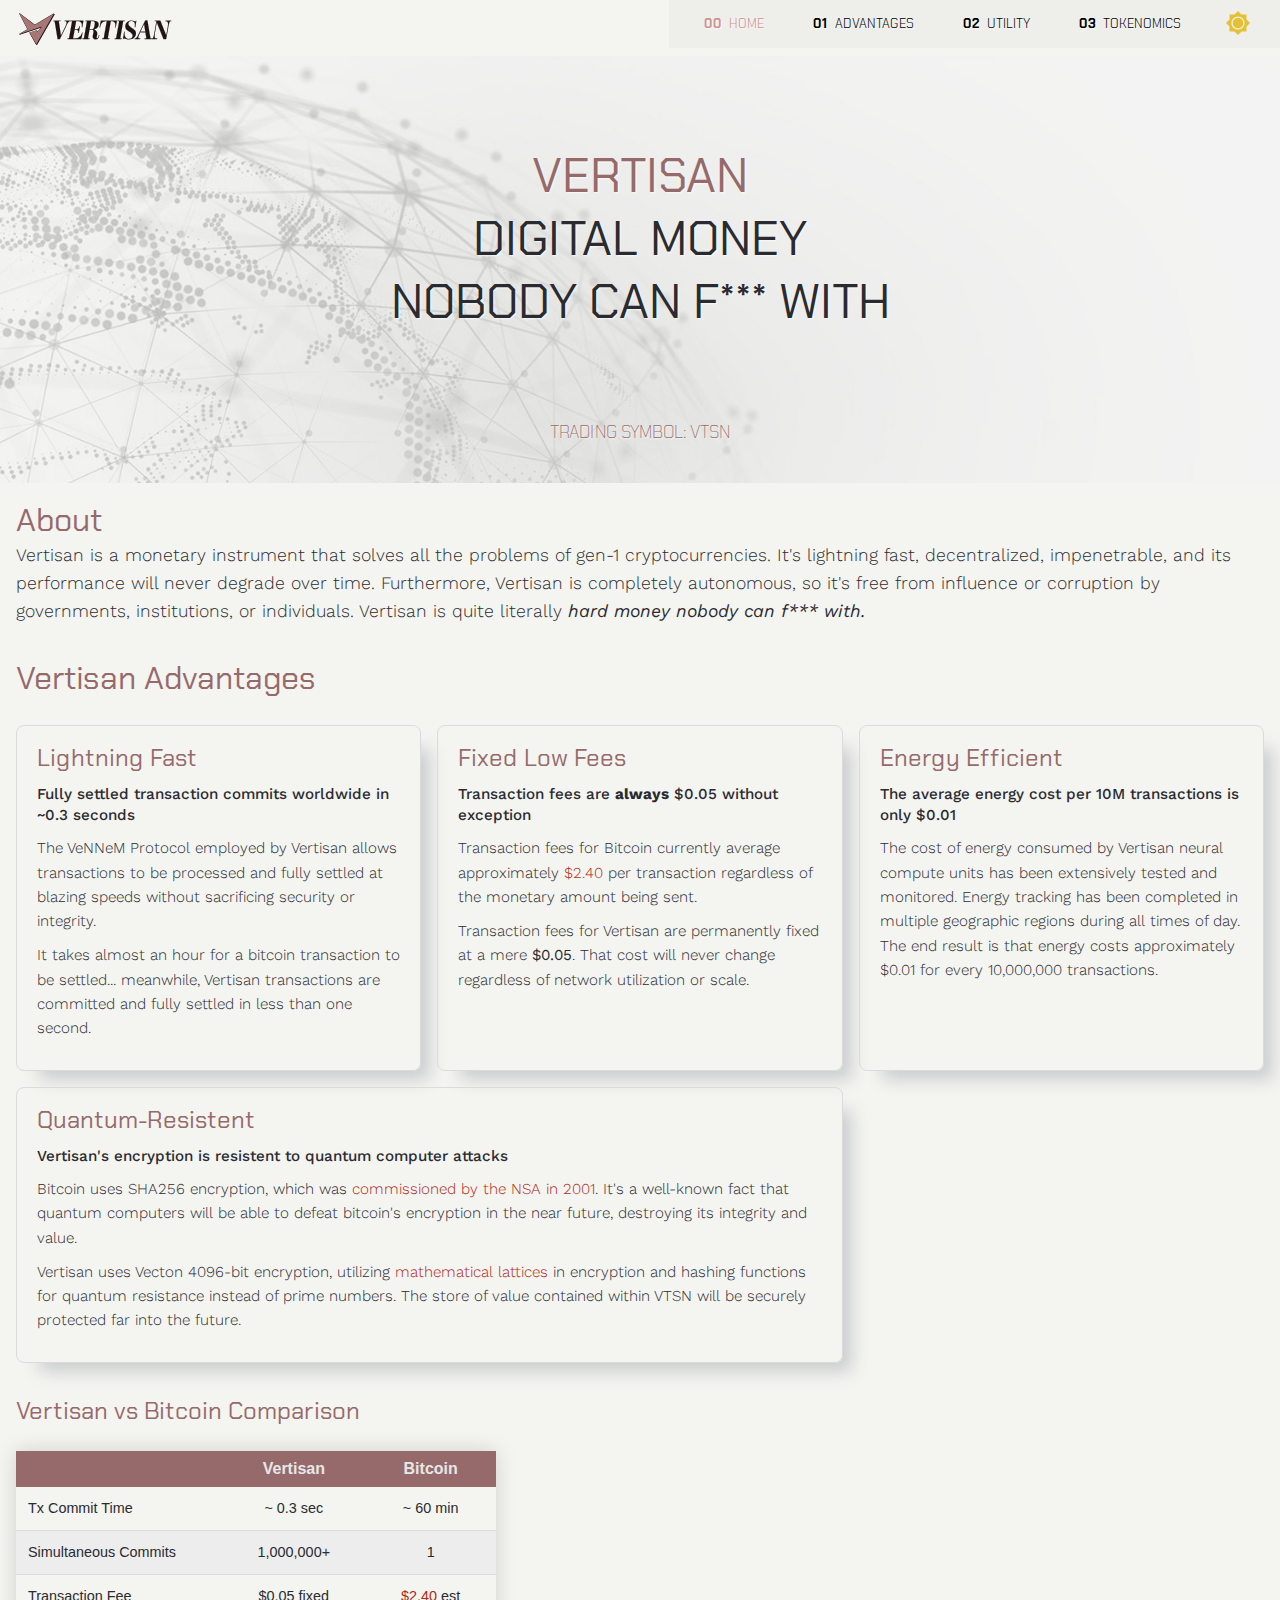
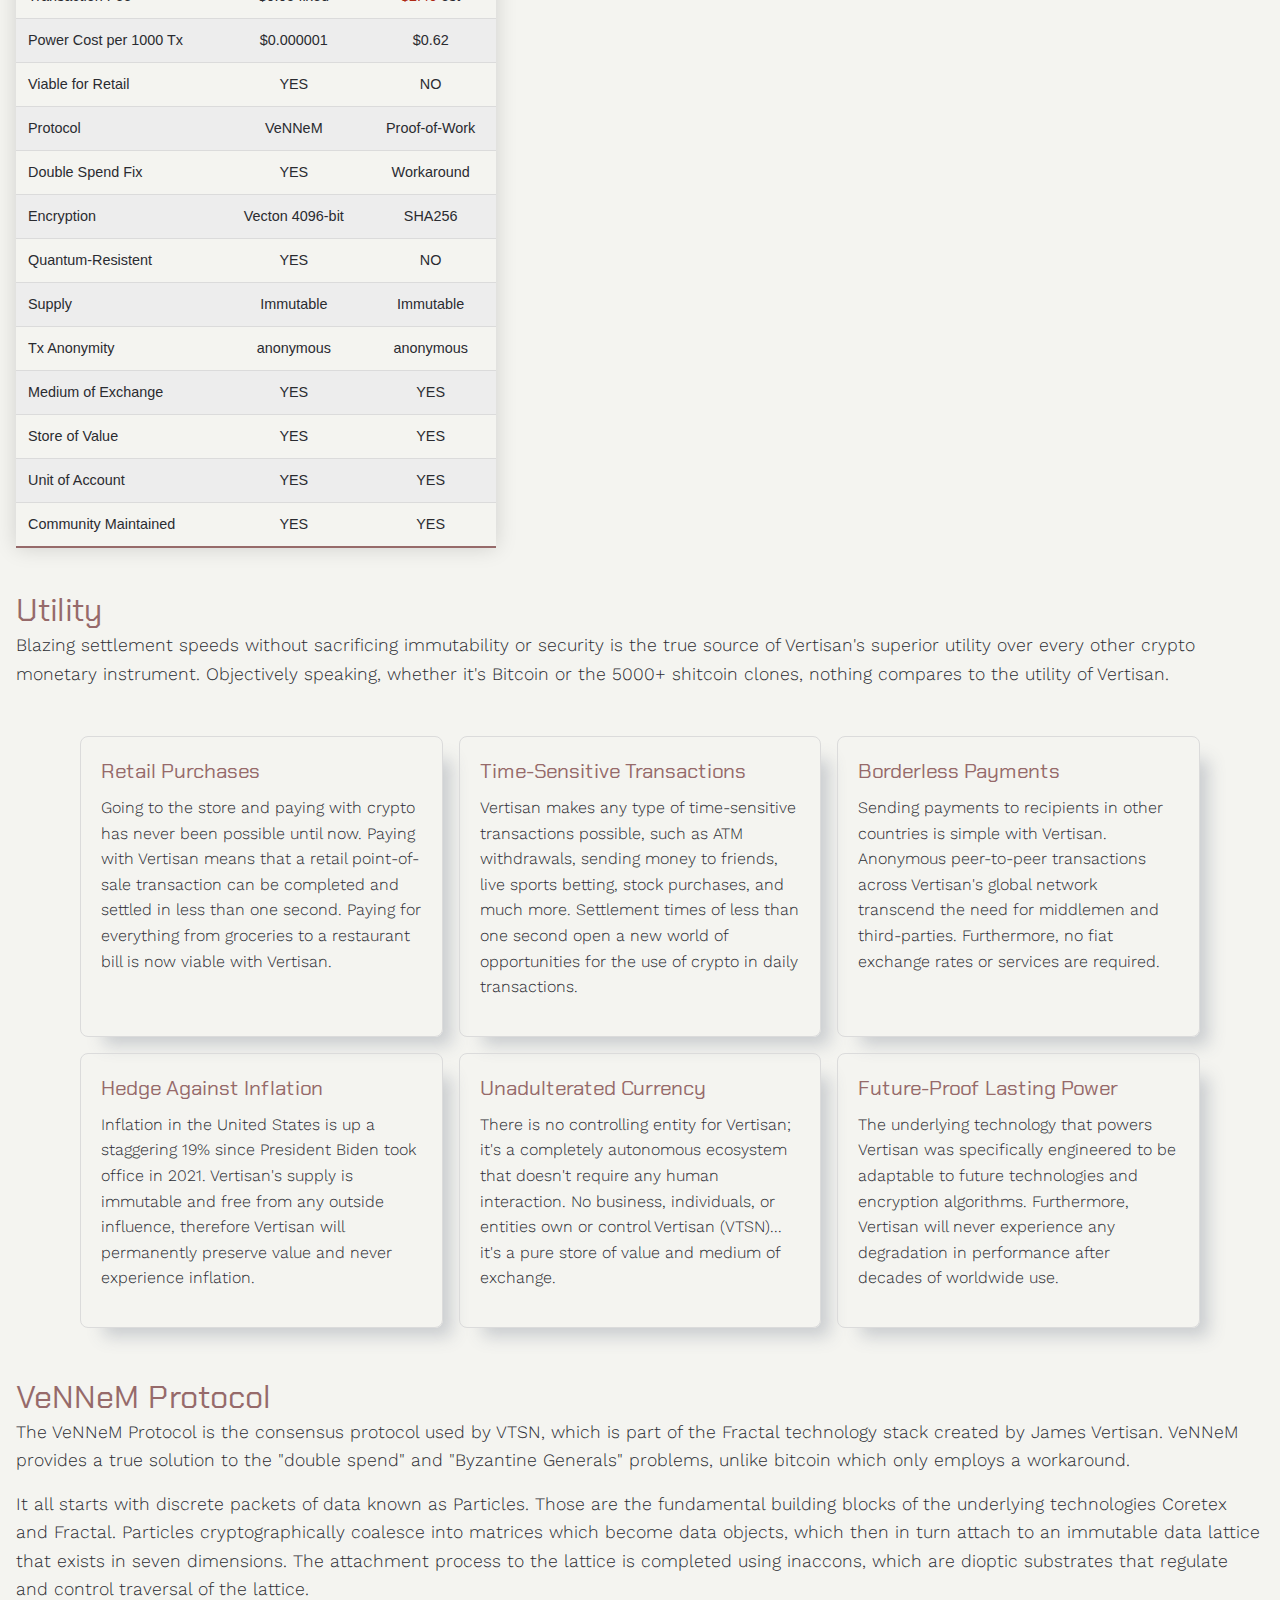
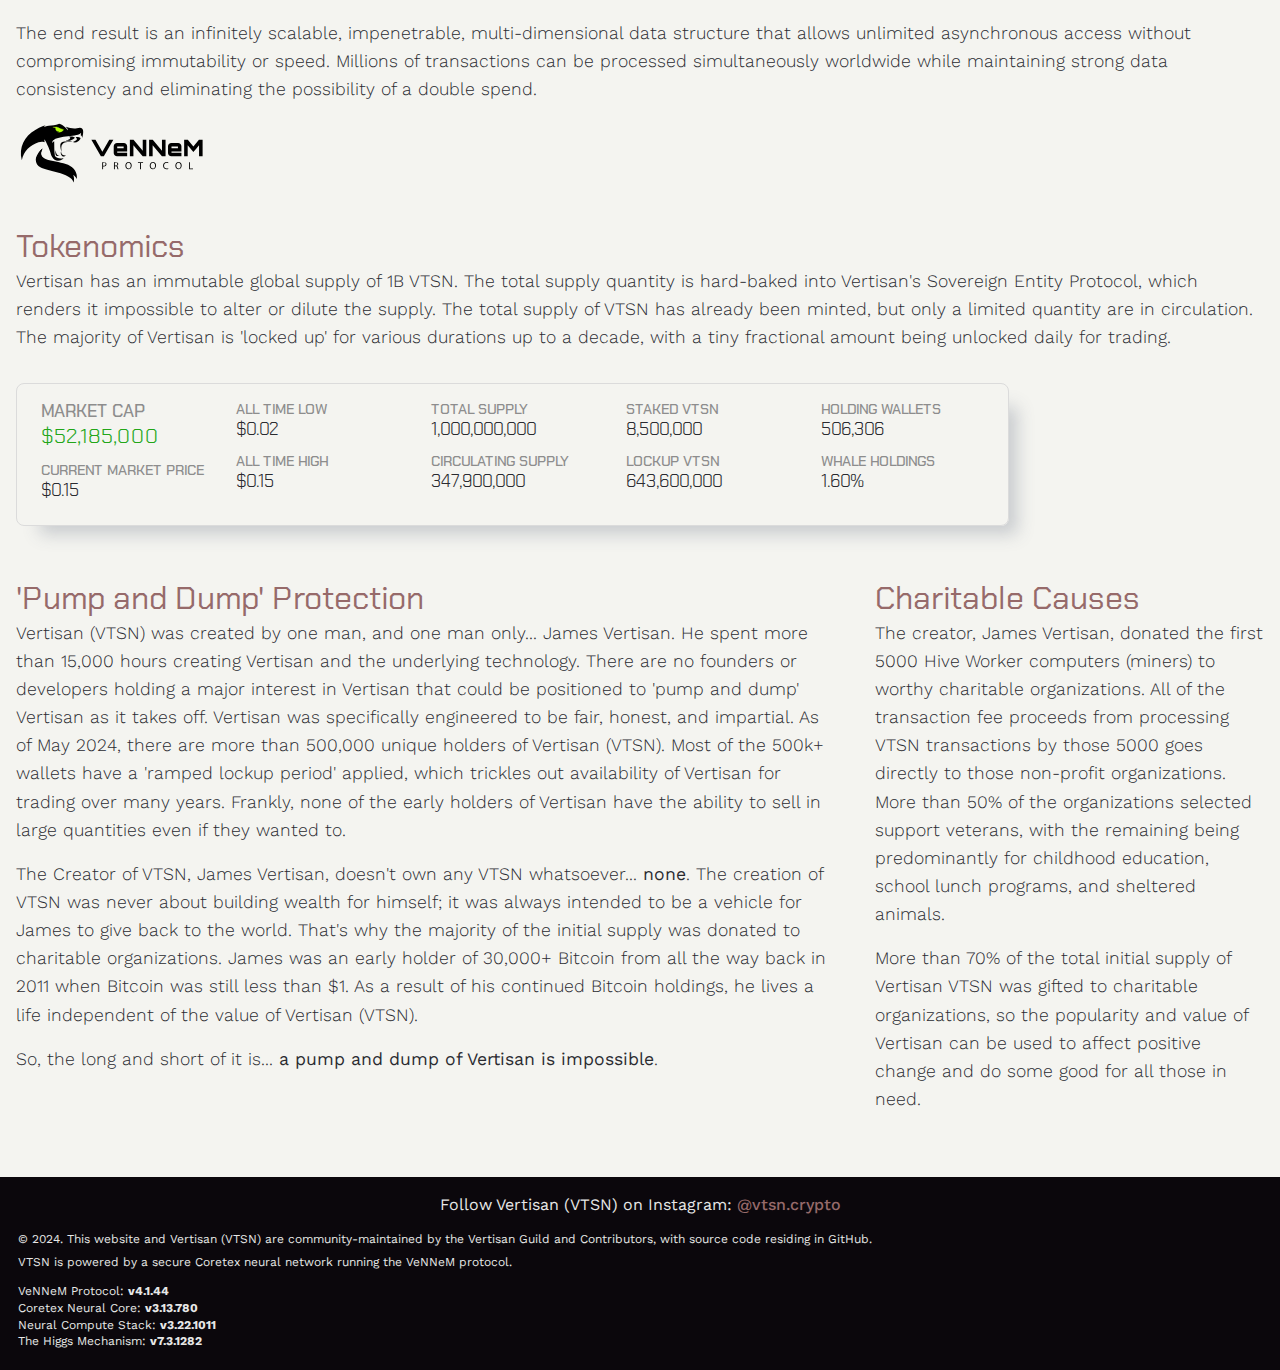
==== commit abf360d1: "meta description update" ====
--- a/src/index.html
+++ b/src/index.html
@@ -5,7 +5,7 @@
     <title>Vertisan (VTSN) - web3 Digital Money</title>
     <meta
       name="description"
-      content="Vertisan is a new kind of digital money that solves all the problems of gen1 cryptocurrencies"
+      content="Vertisan is digital money that nobody can f*** with."
     />
     <meta name="keywords" content="vtsn, vertisan, cryptocurrency, digital money, web3, james vertisan" />
     <meta property="og:image" content="https://vtsn.org/img/icons/vertisan-opengraph.png" />
--- a/src/css/site-styles.css
+++ b/src/css/site-styles.css
@@ -7266,7 +7266,7 @@
   grid-template-areas: "a-one" "a-two" "a-three" "a-four";
 }
 .advantages-grid .advantage-card {
-  padding: 1.5rem;
+  padding: 1.25rem;
   padding-top: 1rem;
   border-radius: 0.5rem;
   border: 1px solid var(--color-bg-gray-subtle);
@@ -7280,14 +7280,15 @@
   font-size: 1.4rem;
 }
 .advantages-grid .advantage-card > h4 {
-  font-size: 0.9rem;
+  font-size: 0.95rem;
   font-weight: 500;
   font-family: var(--txt-font-stack-content);
   color: var(--color-text);
   margin-bottom: 0.6rem;
+  line-height: 1.4;
 }
 .advantages-grid .advantage-card > p {
-  font-size: 0.9rem;
+  font-size: 0.95rem;
   margin-bottom: 0.6rem;
 }
 
@@ -7340,7 +7341,7 @@
 
 .utility-grid-item {
   position: relative;
-  padding: 1rem;
+  padding: 1.25rem;
   border: 1px solid var(--color-bg-gray-subtle);
   border-radius: 0.5rem;
   box-shadow: 1rem 1rem 1rem -0.5rem var(--color-box-shadow);
@@ -7396,7 +7397,7 @@
   display: grid;
   gap: 2.5rem;
   grid-auto-columns: 1fr;
-  grid-template-areas: "u-one" "u-two";
+  grid-template-areas: "f-one" "f-two";
 }
 
 .final-section-grid-item {
@@ -7501,8 +7502,14 @@
   font-size: 1.5rem;
   font-weight: 400;
   margin-bottom: 0.7rem;
-}
-
+  margin-top: 2rem;
+}
+
+@media (max-width: 40em) {
+  .comparison-table h4 {
+    font-size: 1.4rem;
+  }
+}
 .vtsn-vs-btc-table {
   font-family: sans-serif;
   border-collapse: collapse;
@@ -7524,7 +7531,7 @@
 }
 
 .vtsn-vs-btc-table th {
-  padding: 8px 12px;
+  padding: 5px 6px;
   text-align: center;
 }
 
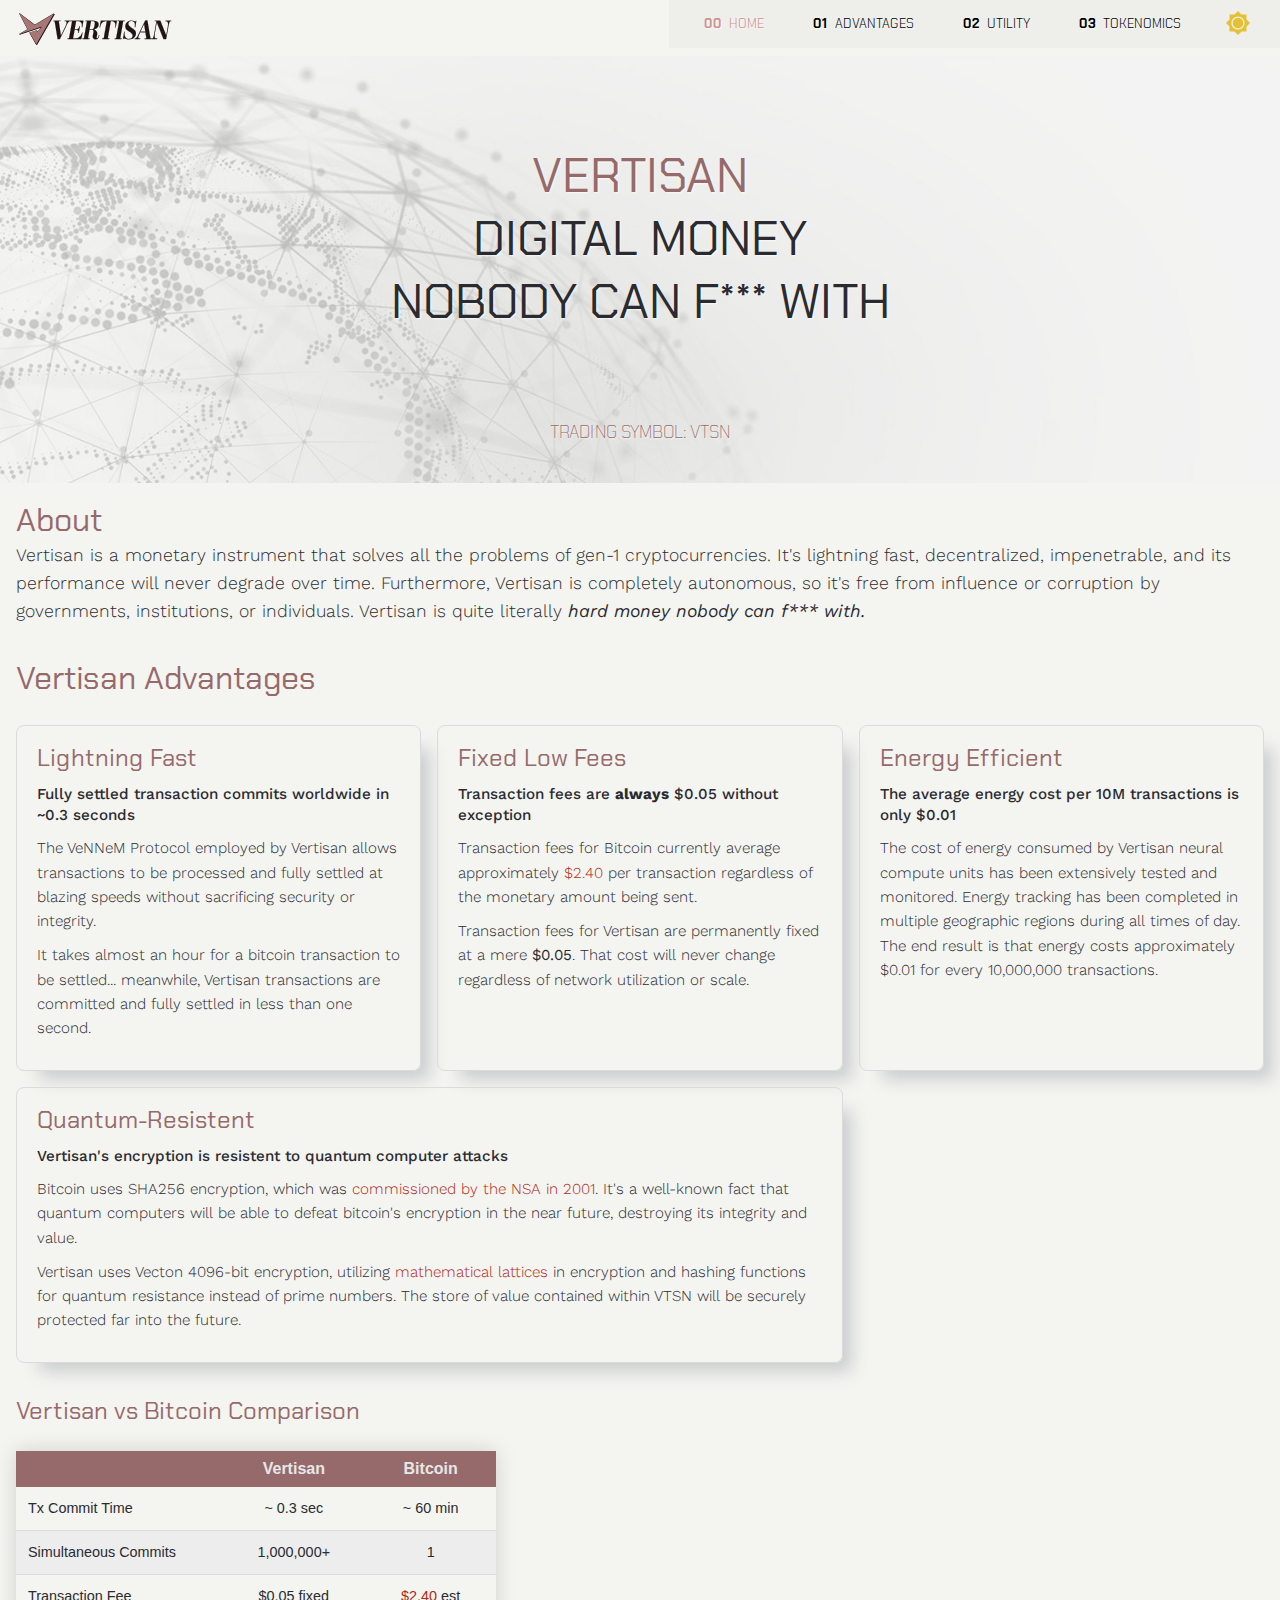
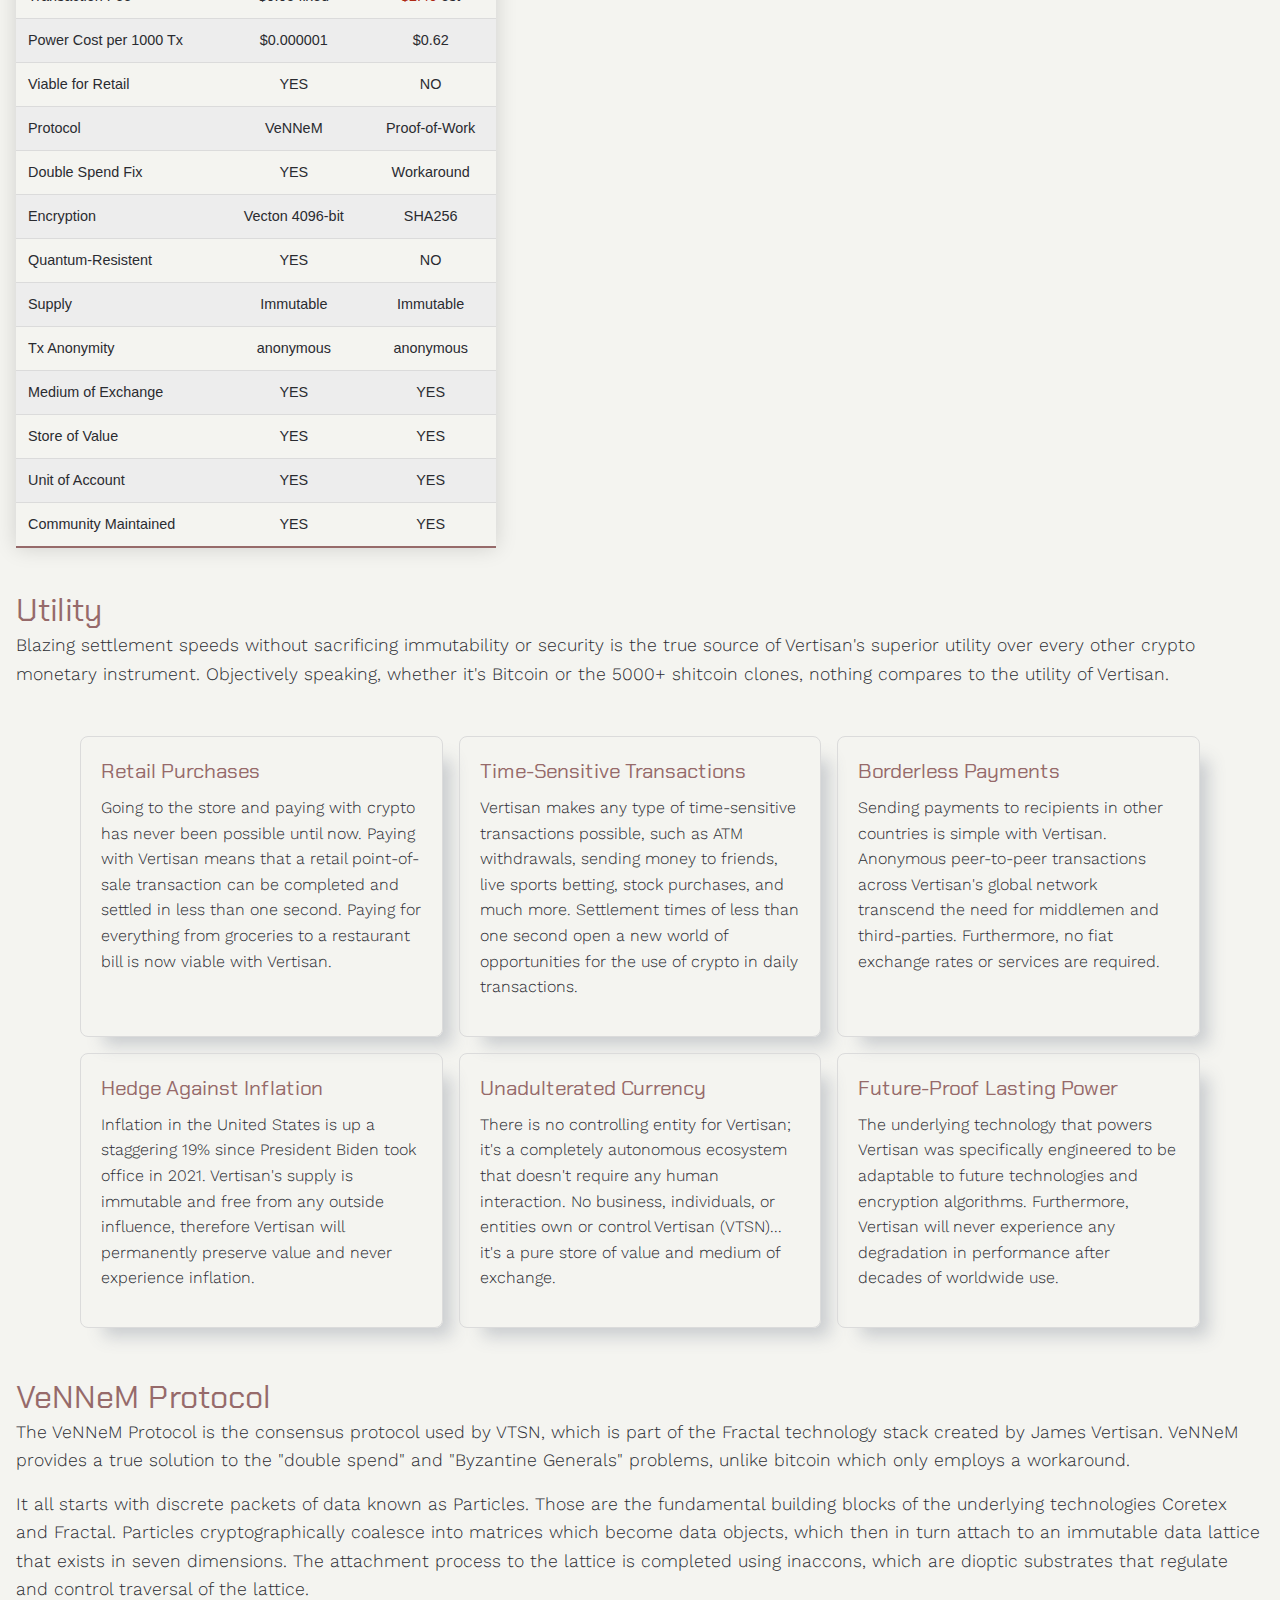
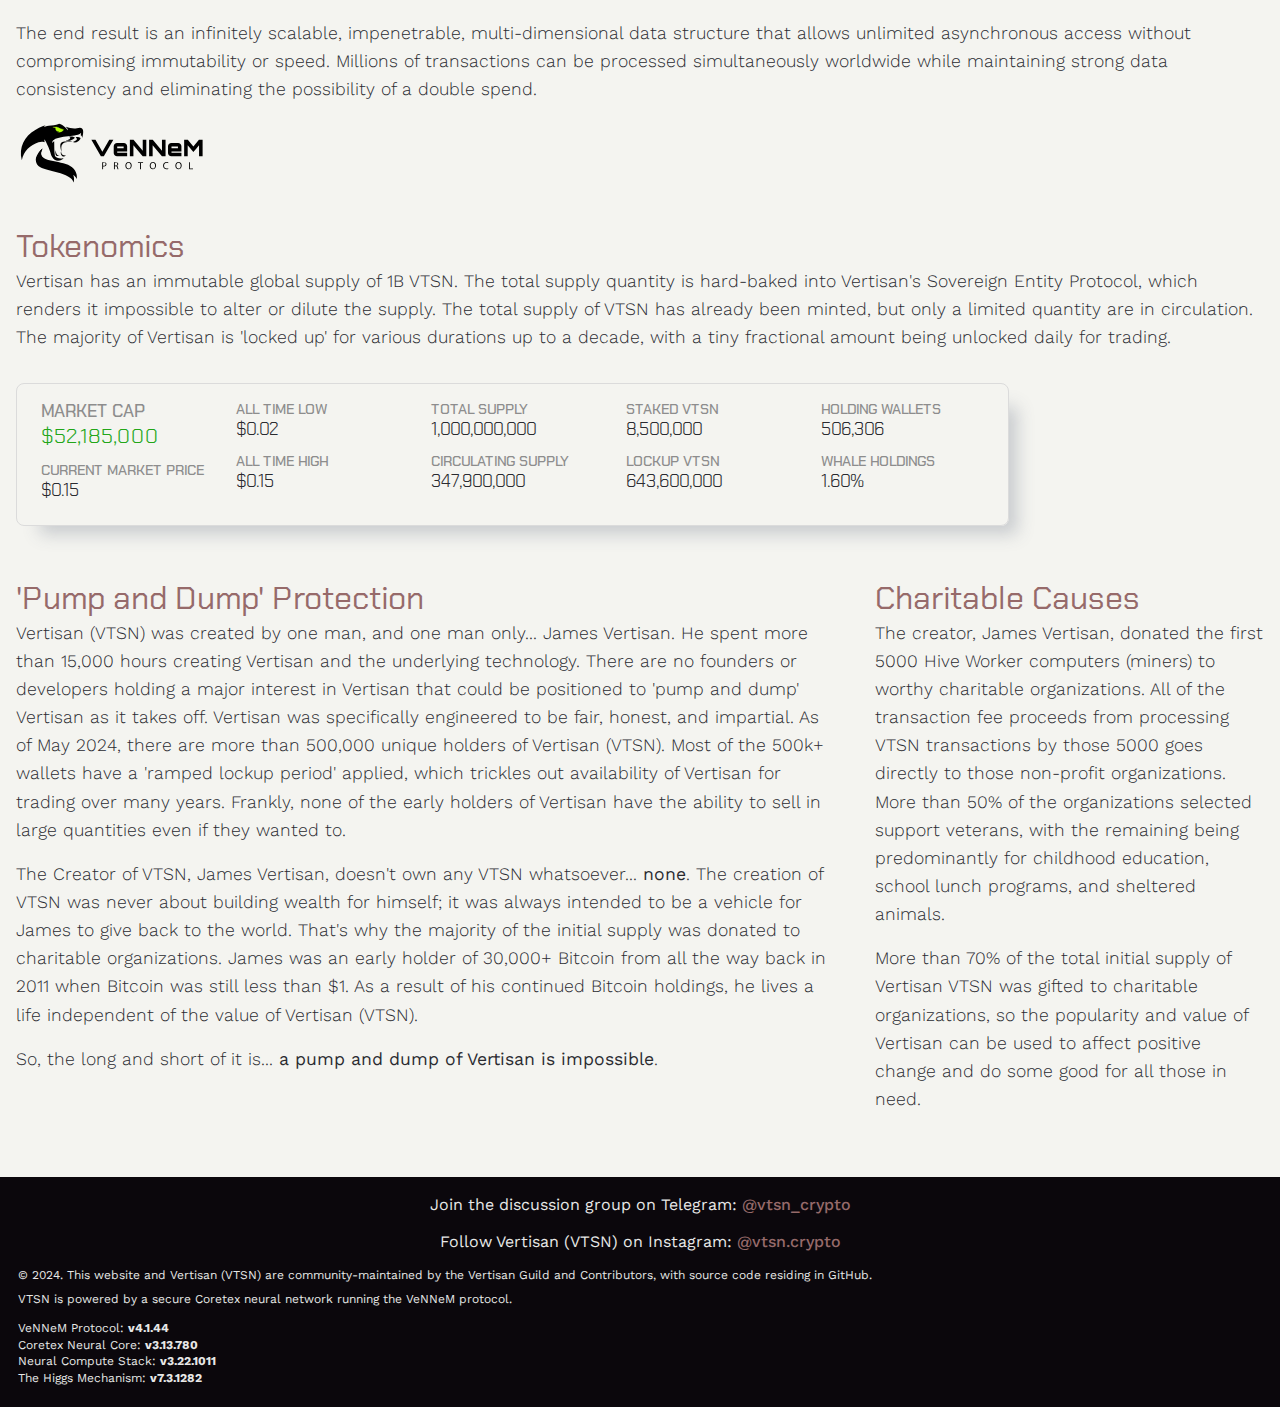
==== commit 14e16287: "added telegram link to footer" ====
--- a/src/index.html
+++ b/src/index.html
@@ -388,6 +388,7 @@
       </section>
     </main>
     <footer class="homepage-footer" style="margin-top: 3rem">
+      <p class="social-links">Join the discussion group on Telegram: <a href="https://t.me/vtsn_crypto" alt="@vtsn_crypto">@vtsn_crypto</a></p>
       <p class="social-links">Follow Vertisan (VTSN) on Instagram: <a href="https://instagram.com/vtsn.crypto" alt="@vtsn.crypto">@vtsn.crypto</a></p>
       <p>
         &copy; 2024. This website and Vertisan (VTSN) are community-maintained by the Vertisan Guild and
--- a/src/css/site-styles.css
+++ b/src/css/site-styles.css
@@ -155,7 +155,7 @@
   :root {
     /* colors */
     --color-bg-html: #2b1617;
-    --color-bg-body: #100b11;
+    --color-bg-body: #121211;
     --color-headings: #d19292;
     --color-text: #dddddd;
     --color-text-inverse: #14151c;
@@ -172,7 +172,7 @@
     --color-lnk-on-subtle: #f5bf19;
     --color-lnk-on-normal: #f5bf19;
     --color-lnk-on-bold: #fef5dd;
-    --color-lnk-on-intense: #ae2d27;
+    --color-lnk-on-intense: #be2f27;
     /* neutral backgrounds */
     --color-bg-gray-muted: hsl(216, 9%, 9%);
     --color-bg-gray-subtle: hsl(214, 8%, 25%);
@@ -301,7 +301,7 @@
   --theme-color-rgb: 0, 58, 128;
   /* colors */
   --color-bg-html: #2b1617;
-  --color-bg-body: #100b11;
+  --color-bg-body: #121211;
   --color-headings: #d19292;
   --color-text: #dddddd;
   --color-text-inverse: #14151c;
@@ -318,7 +318,7 @@
   --color-lnk-on-subtle: #f5bf19;
   --color-lnk-on-normal: #f5bf19;
   --color-lnk-on-bold: #fef5dd;
-  --color-lnk-on-intense: #ae2d27;
+  --color-lnk-on-intense: #be2f27;
   /* neutral backgrounds */
   --color-bg-gray-muted: hsl(216, 9%, 9%);
   --color-bg-gray-subtle: hsl(214, 8%, 25%);
@@ -6751,6 +6751,7 @@
   transform: scale(0);
   opacity: 0;
   z-index: -1;
+  aspect-ratio: 1;
 }
 
 .dark-theme-mode #theme-toggle::before {
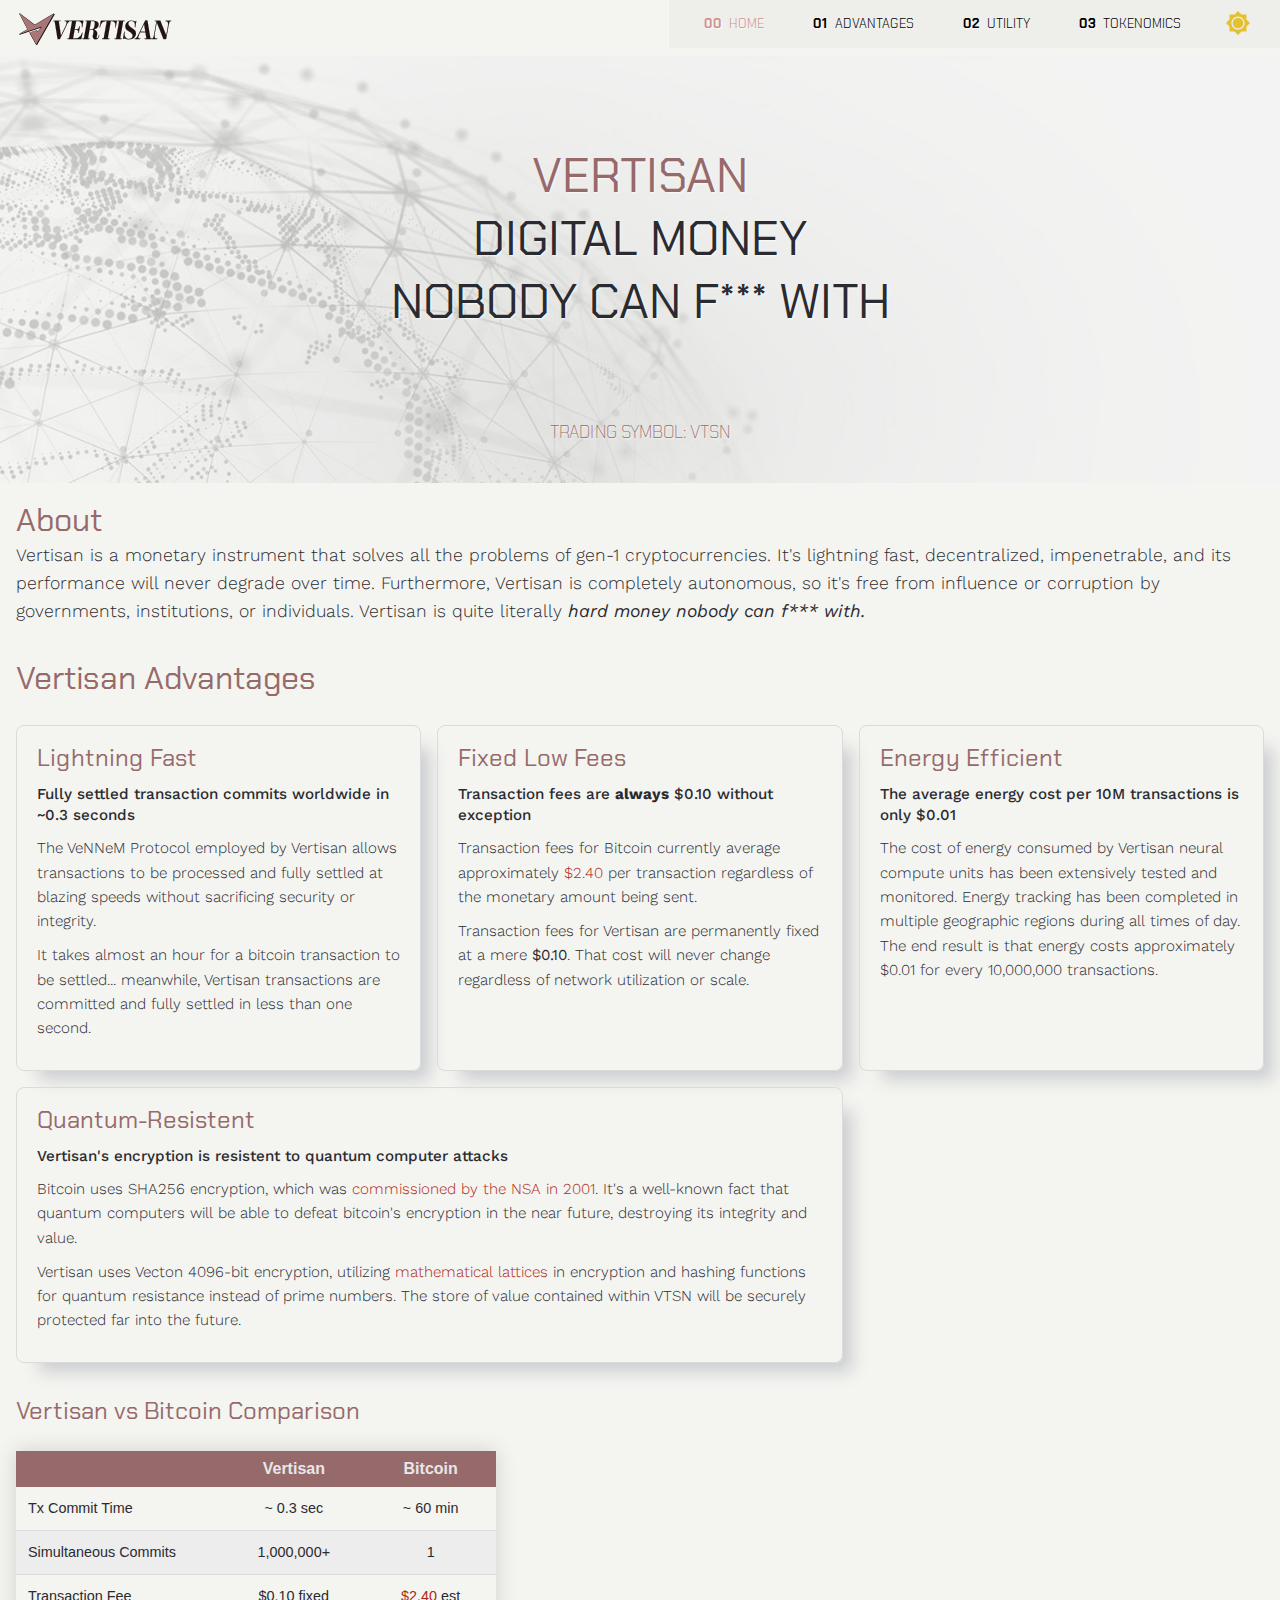
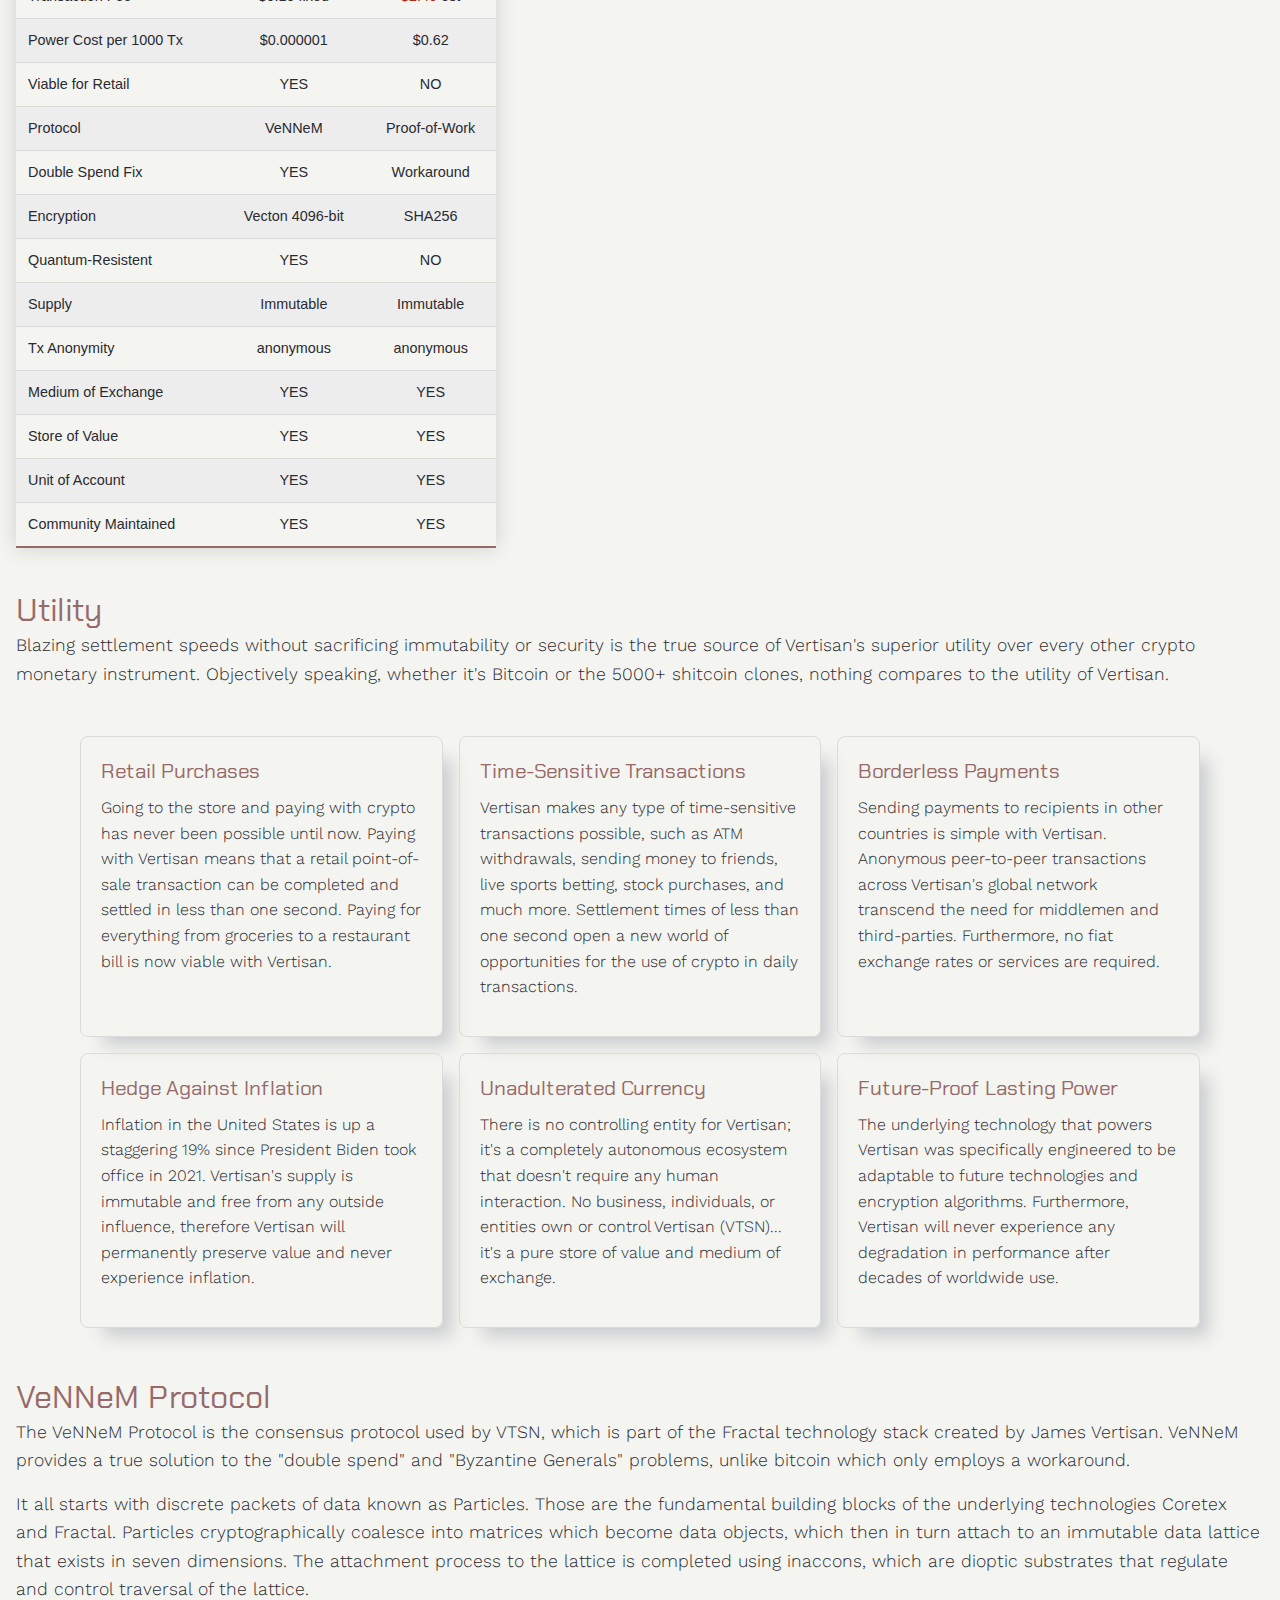
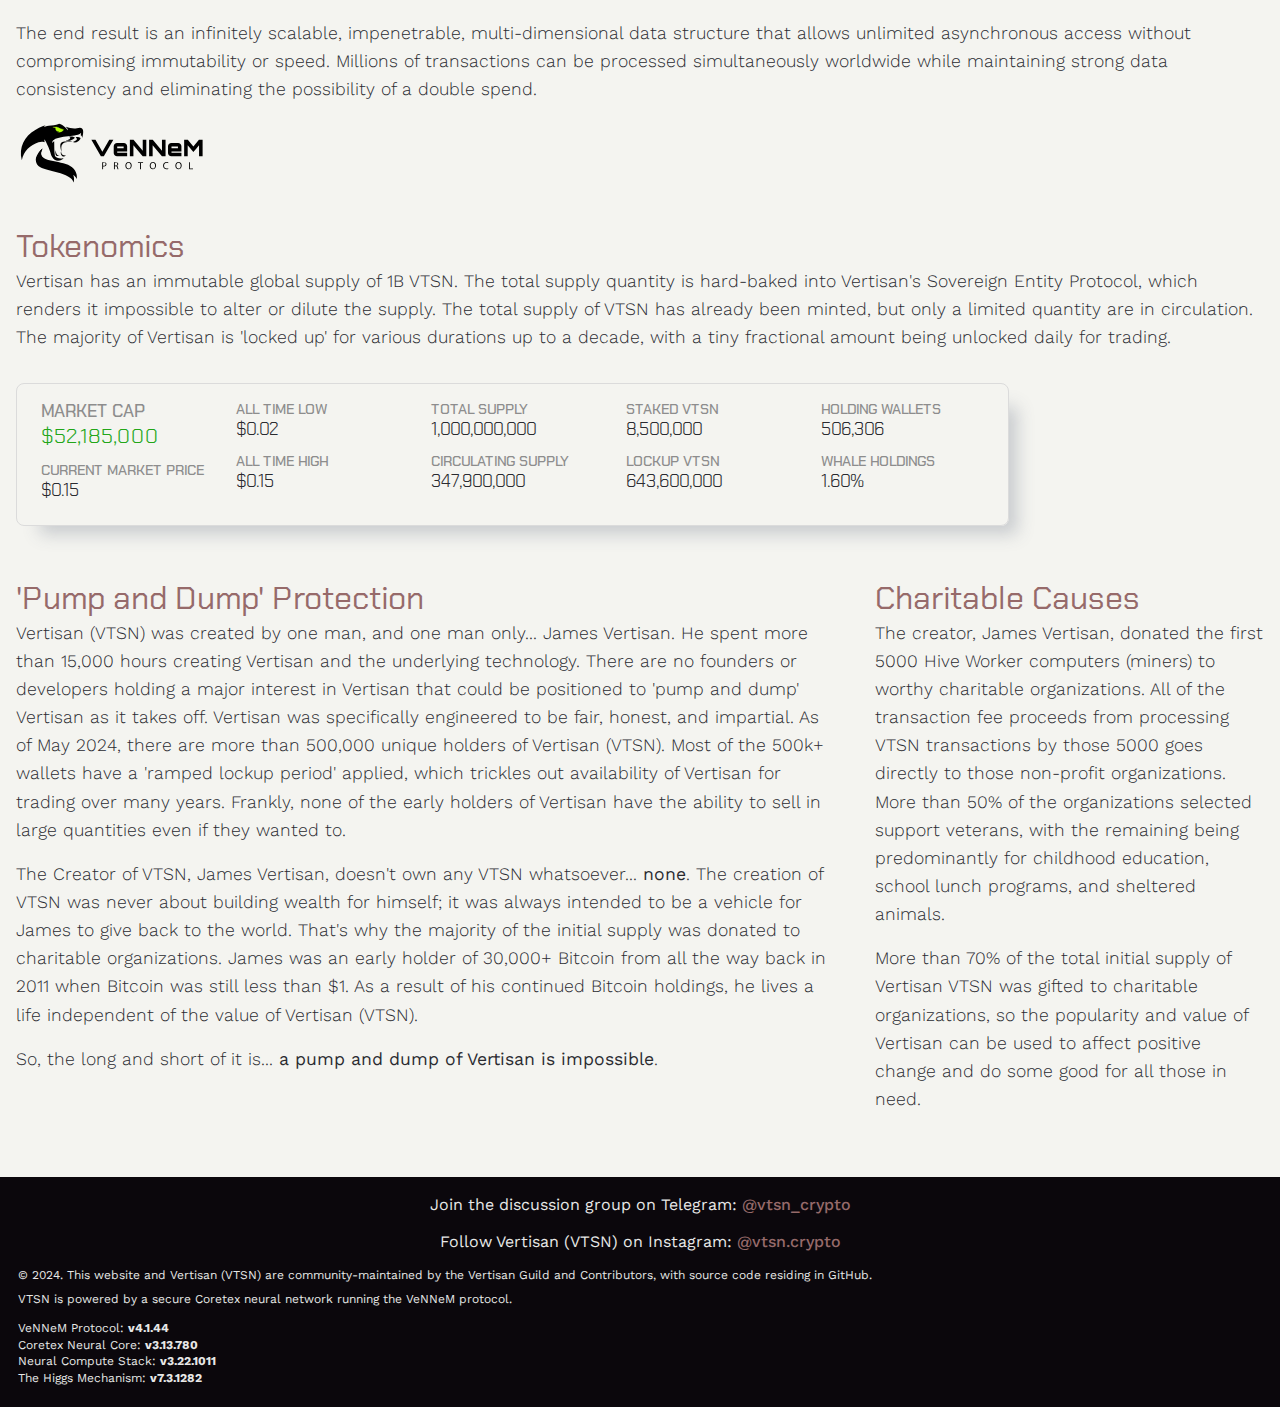
==== commit 8f4f6452: "no comments" ====
--- a/src/index.html
+++ b/src/index.html
@@ -134,13 +134,13 @@
           </article>
           <article class="advantage-card">
             <h2>Fixed Low Fees</h2>
-            <h4>Transaction fees are <strong>always</strong> $0.05 without exception</h4>
+            <h4>Transaction fees are <strong>always</strong> $0.10 without exception</h4>
             <p>
               Transaction fees for Bitcoin currently average approximately <a href="https://btc.network/estimate" target="_blank">$2.40</a> per transaction regardless of
               the monetary amount being sent.
             </p>
             <p>
-              Transaction fees for Vertisan are permanently fixed at a mere <strong>$0.05</strong>. That cost will never change
+              Transaction fees for Vertisan are permanently fixed at a mere <strong>$0.10</strong>. That cost will never change
               regardless of network utilization or scale.
             </p>
           </article>
@@ -194,7 +194,7 @@
               </tr>
               <tr>
                 <td class="item">Transaction Fee</td>
-                <td>$0.05 fixed</td>
+                <td>$0.10 fixed</td>
                 <td><a href="https://btc.network/estimate" target="_blank">$2.40</a> est</td>
               </tr>
               <tr>
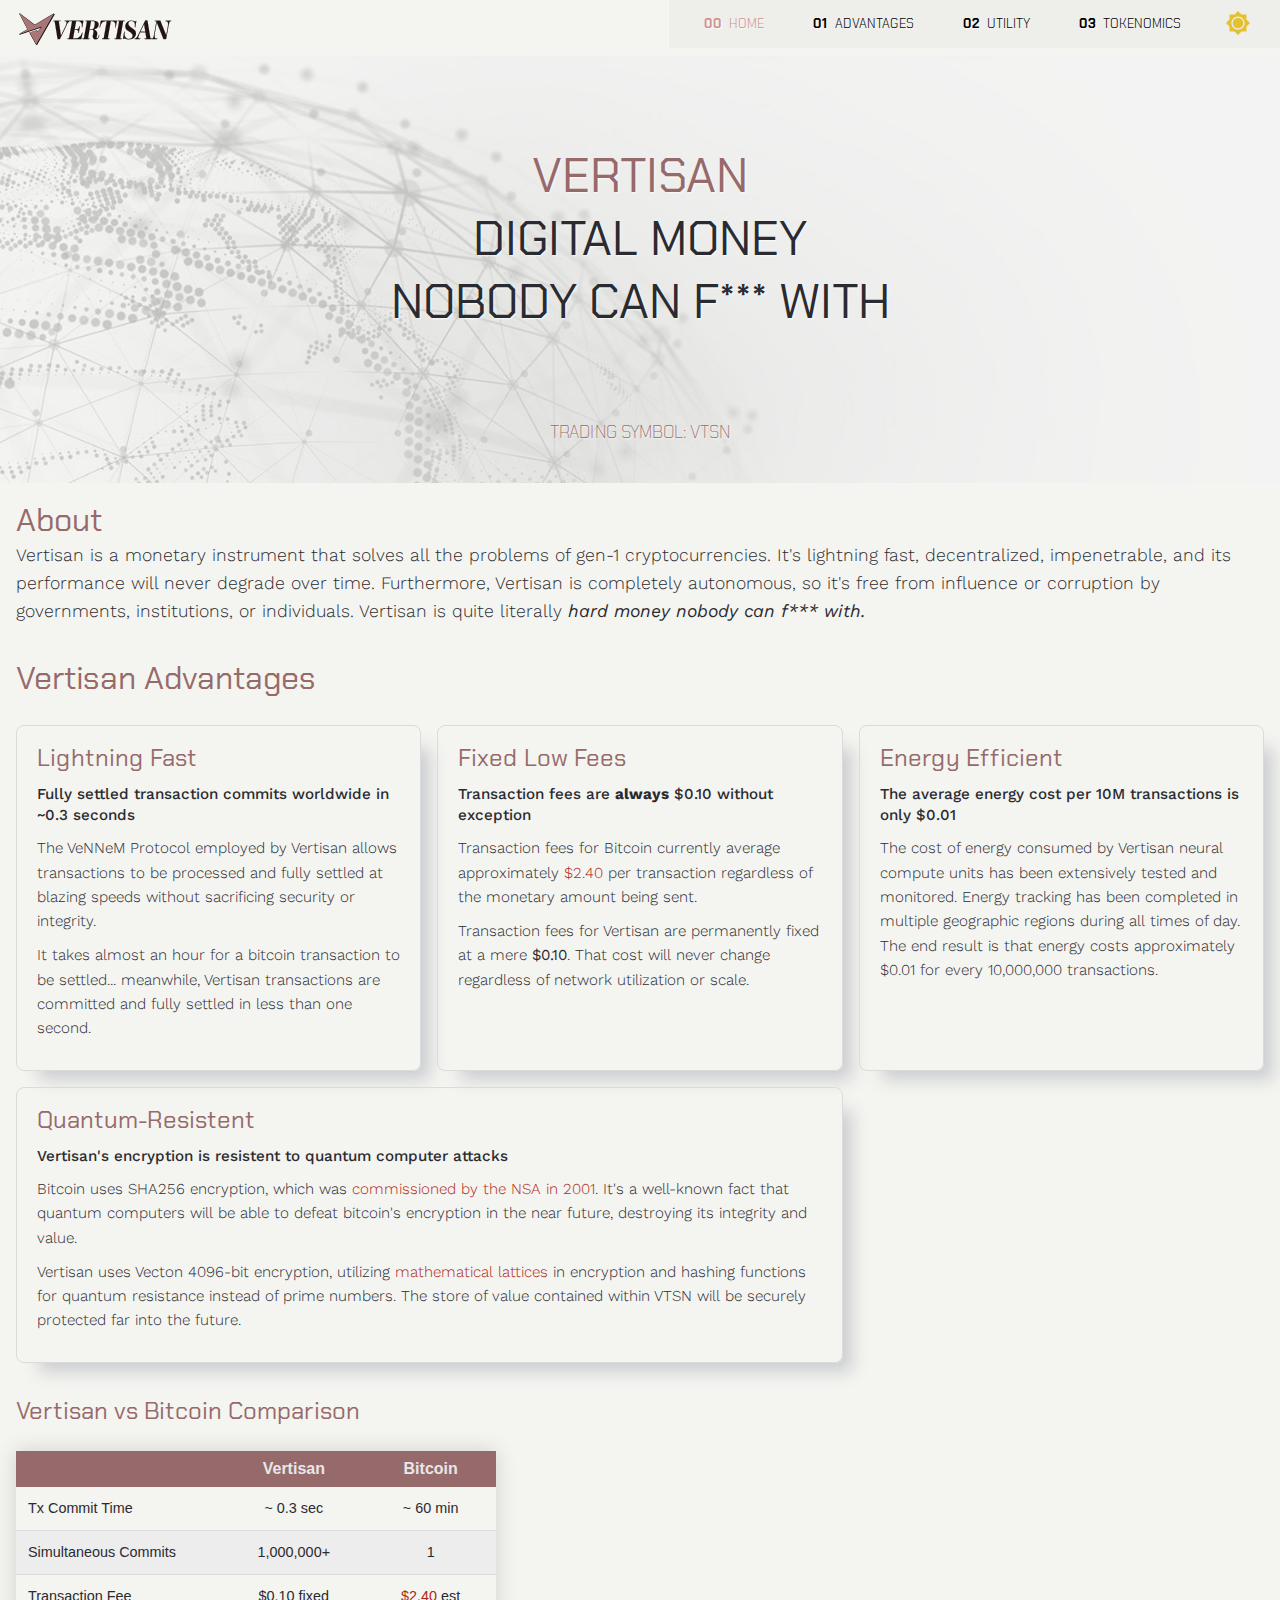
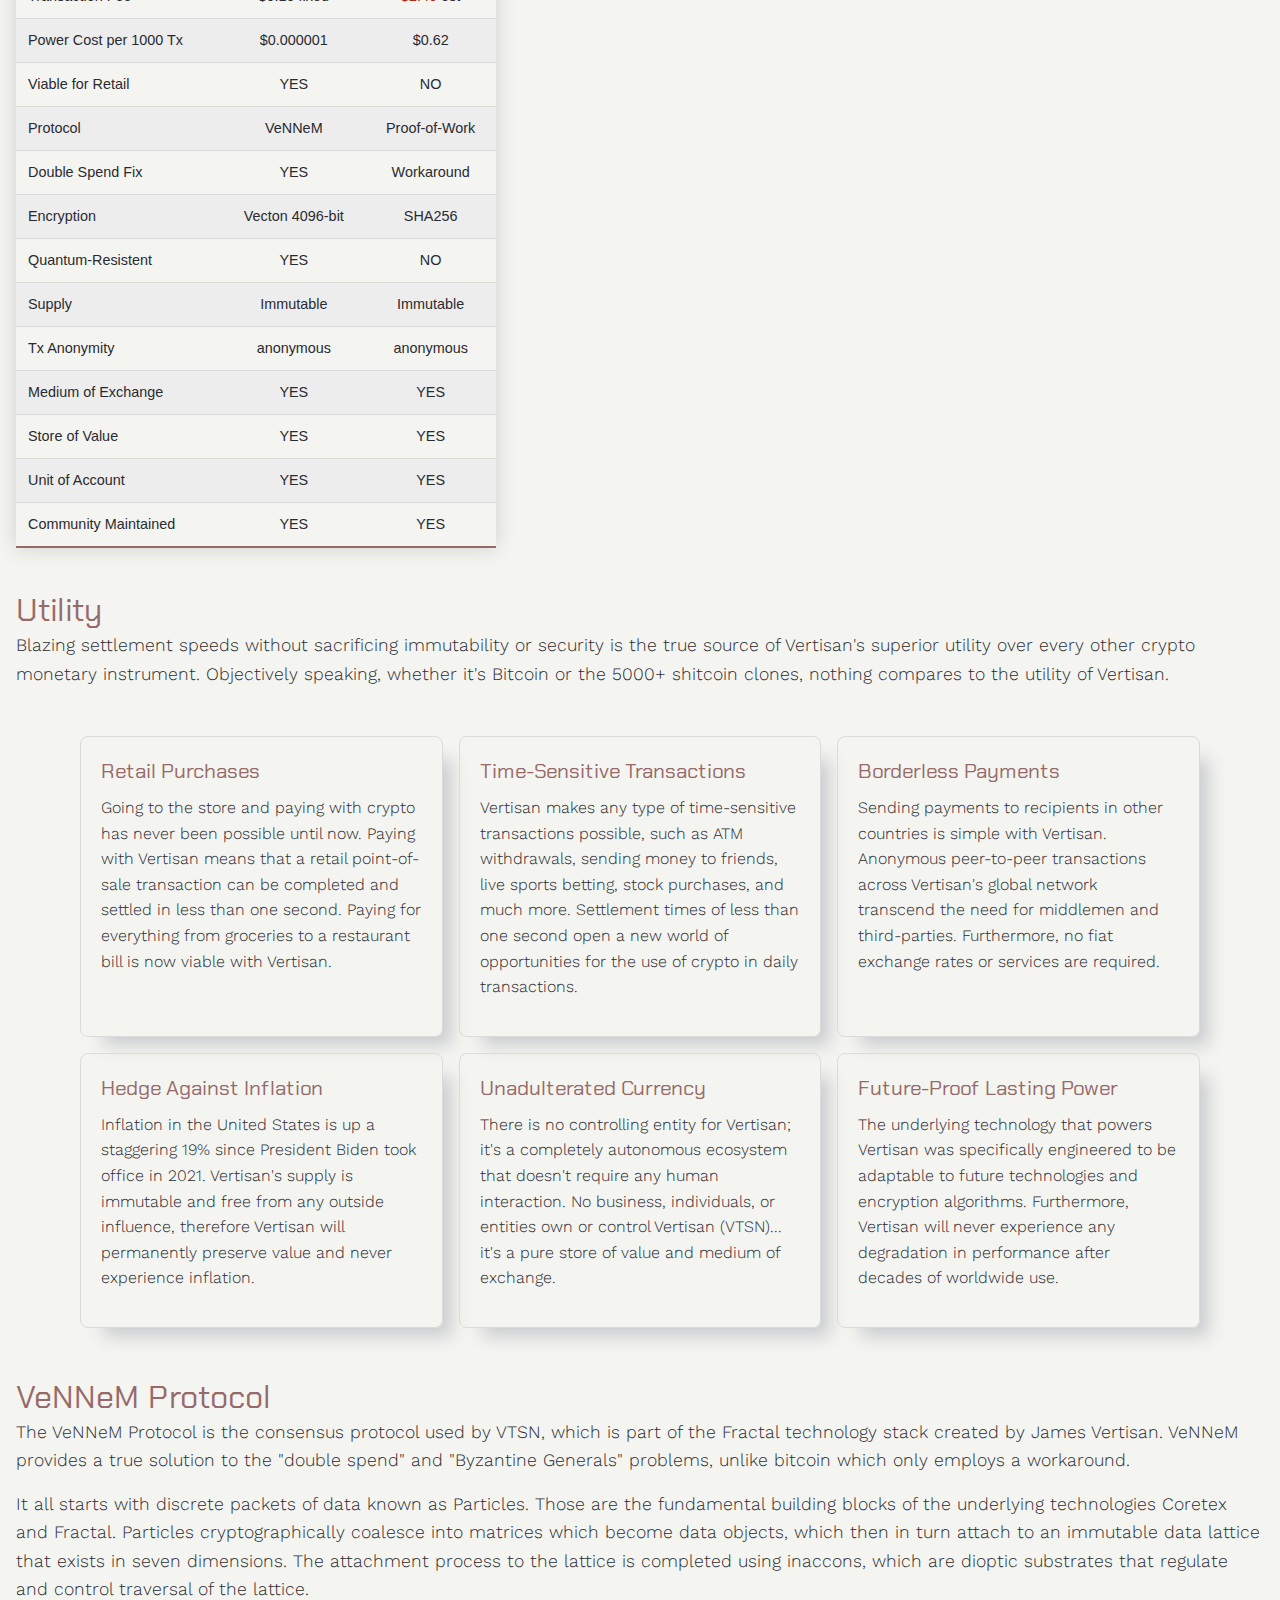
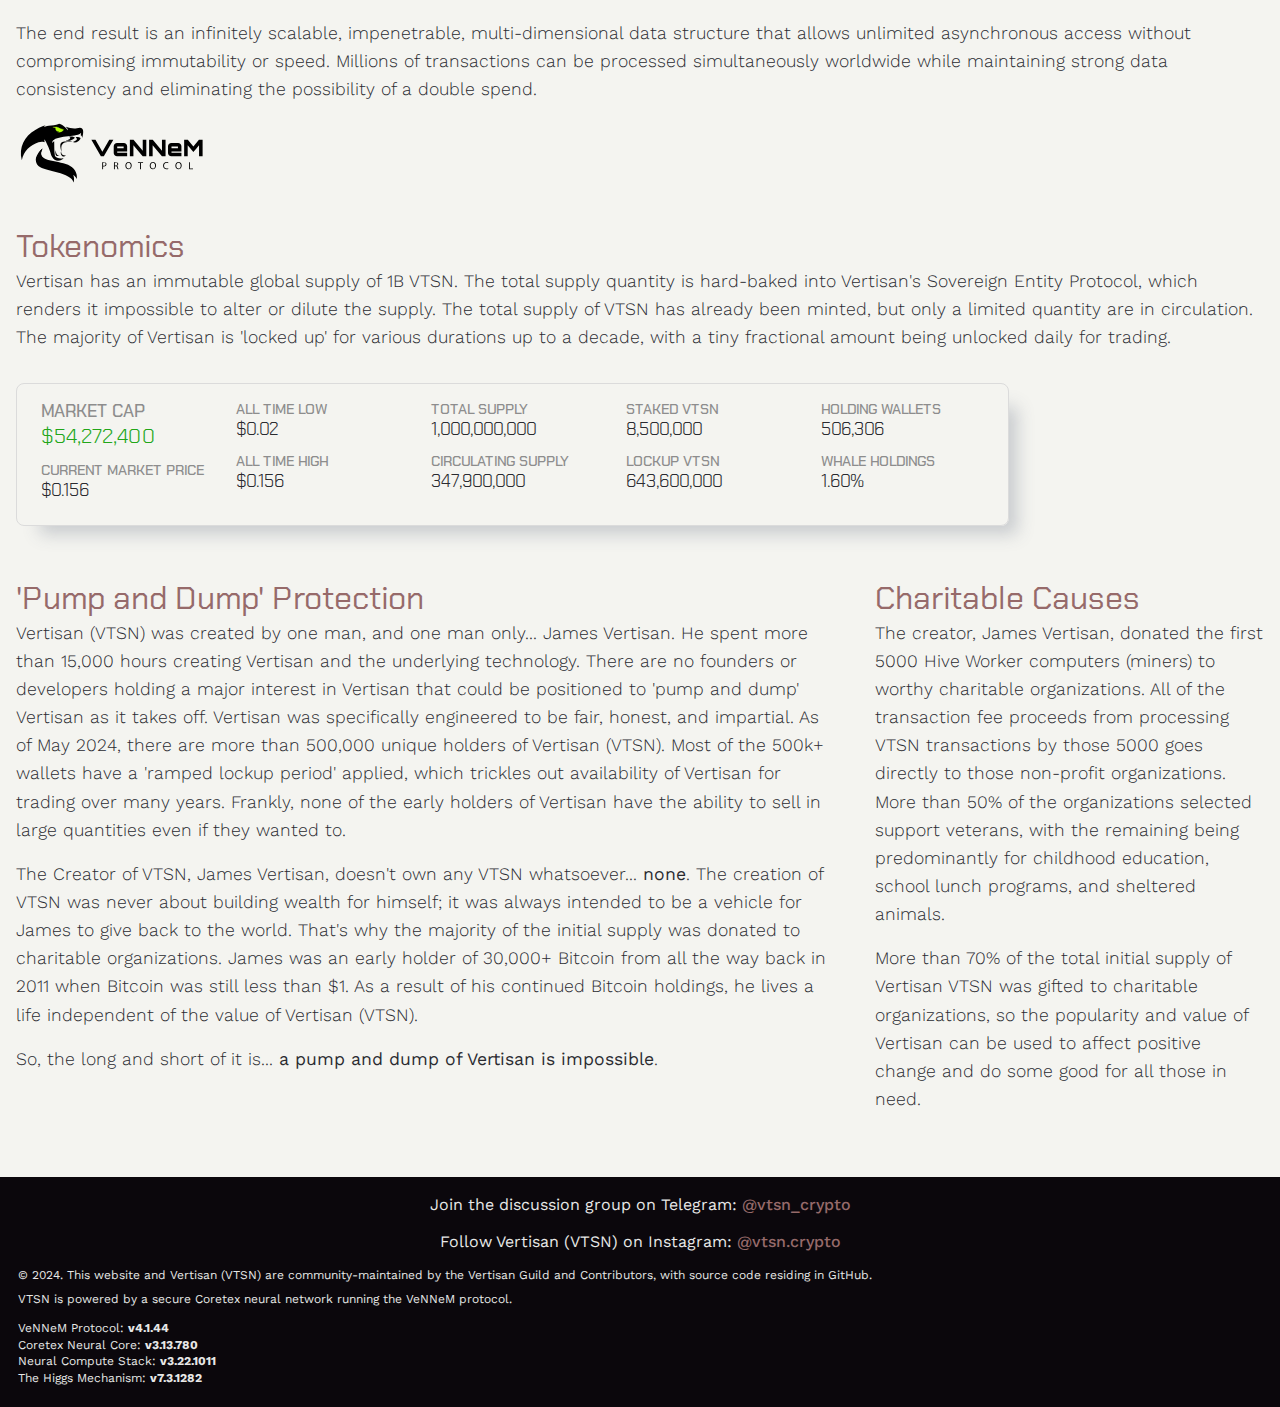
==== commit b2705e49: "market cap update" ====
--- a/src/index.html
+++ b/src/index.html
@@ -28,6 +28,7 @@
     <link rel="stylesheet" href="css/fontawesome-6.1.1-pro/all.css" />
     <link rel="stylesheet" href="css/shentox/shentox-font-family.css" />
     <link rel="stylesheet" href="css/site-styles.css" />
+    <link rel="stylesheet" href="css/styles-override.css" />
     <script>
       window.cookieconsent_options = {
         theme: 'light-floating',
@@ -68,7 +69,7 @@
       <nav>
         <ul id="primaryNav" class="primary-nav" data-visible="false">
           <li class="active">
-            <a href="/"><span aria-hidden="true">00</span>home</a>
+            <a href="faq/"><span aria-hidden="true">00</span>home</a>
           </li>
           <li>
             <a href="#advantages"><span aria-hidden="true">01</span>advantages</a>
@@ -329,15 +330,15 @@
             <div class="tokenomics-sub-grid">
               <div class="tokenomics-sub-grid-item">
                 <h5 class="cap">Market Cap</h5>
-                <h6 class="cap">$52,185,000</h6>
+                <h6 class="cap">$54,272,400</h6>
                 <h5>Current Market Price</h5>
-                <h6>$0.15</h6>
+                <h6>$0.156</h6>
               </div>
               <div class="tokenomics-sub-grid-item">
                 <h5>All Time Low</h5>
                 <h6>$0.02</h6>
                 <h5>All Time High</h5>
-                <h6>$0.15</h6>
+                <h6>$0.156</h6>
               </div>
               <div class="tokenomics-sub-grid-item">
                 <h5>Total Supply</h5>
--- a/src/css/site-styles.css
+++ b/src/css/site-styles.css
@@ -8964,4 +8964,111 @@
 }
 #uiThemeValues .gradient-card.bg-gradient-cyan-blue {
   background: linear-gradient(90deg, #49b6d6 100%, #348fe2 0%);
+}
+
+.faq-last-updated {
+  margin-bottom: 0;
+  font-size: 0.6rem;
+  font-weight: 500;
+  color: var(--color-text);
+}
+
+.main-faq {
+  background-color: var(--color-bg-body);
+  width: 100%;
+  display: flex;
+}
+
+.faq-container {
+  width: 90%;
+  max-width: 60rem;
+  margin: 0 auto;
+  padding: 0 1.5rem;
+}
+.faq-container h2 {
+  text-align: left;
+  margin-top: 1rem;
+  margin-bottom: 0;
+}
+
+.faq-group {
+  padding: 0.5rem;
+}
+.faq-group h3 {
+  margin-top: 0;
+  margin-bottom: 0.9rem;
+}
+
+.faq-item {
+  position: relative;
+  box-sizing: border-box;
+  background-color: #eae0d6;
+  border: solid 1px #641115;
+  border-radius: 6px;
+  padding: 0.6rem 1rem;
+  margin-bottom: 1rem;
+  box-shadow: 0.5rem 2px 0.5rem rgba(0, 0, 0, 0.1);
+  /* horizontal-offset, vertical-offset, blur, spread, color */
+}
+.faq-item .faq-question {
+  line-height: 1.15;
+  font-size: 1rem;
+  font-weight: 400;
+  background-color: #eae0d6;
+  width: 100%;
+  color: black;
+  cursor: pointer;
+  position: relative;
+  display: flex;
+  align-items: center;
+  justify-content: space-between;
+}
+.faq-item .faq-question i {
+  color: black;
+  padding: 0.5rem;
+}
+.faq-item .faq-answer {
+  position: relative;
+  line-height: 1.4;
+  margin-top: 0.2rem;
+  font-size: 0.9rem;
+  color: black;
+  position: relative;
+  background-color: #f2efed;
+  padding: 0;
+  overflow: hidden;
+  max-height: 0;
+  transition: max-height 0.3s ease-out;
+}
+
+.faq-answer::before {
+  content: "";
+  position: absolute;
+  width: 0.25rem;
+  height: 90%;
+  background-color: #8fc460;
+  top: 50%;
+  left: 0;
+  transform: translateY(-50%);
+}
+
+.faq-answer-padding {
+  padding: 0.5rem 1rem 0.2rem 1rem;
+}
+
+.faq-answer p {
+  font-size: 0.9rem;
+  color: black;
+  margin: 0;
+  margin-bottom: 0.5rem;
+}
+
+.faq-question::after {
+  content: "+";
+  font-size: 1.5rem;
+}
+
+.faq-question.active::after {
+  content: "-";
+  font-size: 1.5rem;
 }/*# sourceMappingURL=site-styles.css.map */--- a/src/css/styles-override.css
+++ b/src/css/styles-override.css
@@ -0,0 +1,23 @@
+main > h1 {
+  text-align: center;
+  font-size: 3.5em;
+  text-transform: uppercase;
+}
+
+.placeholder {
+  width: 380px;
+  max-width: 100vw;
+  justify-content: center;
+  font-size: 1rem;
+  font-weight: 300;
+  text-align: center;
+  place-items: center;
+  margin: 0 auto;
+
+  h1 {
+    font-size: clamp(1rem, 2rem, 3rem);
+    font-weight: 200;
+    text-align: center;
+    text-transform: uppercase;
+  }
+}
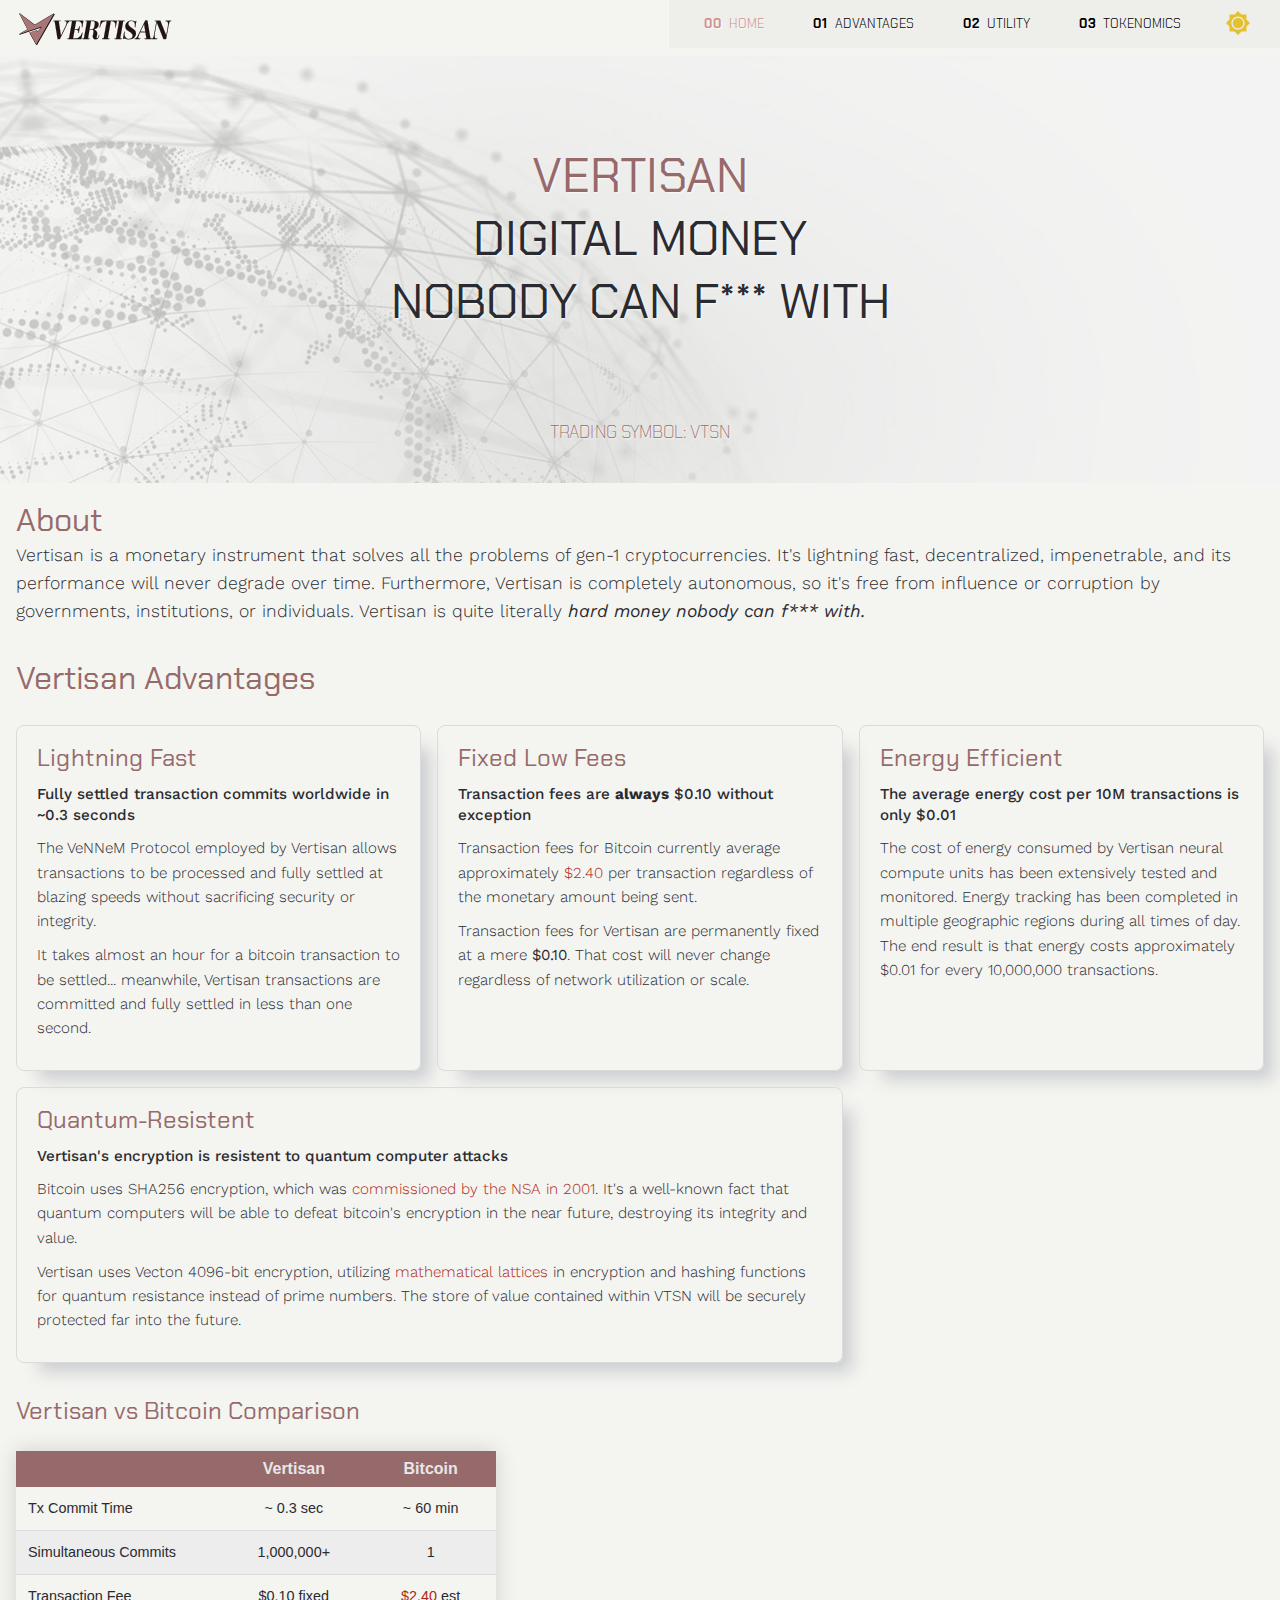
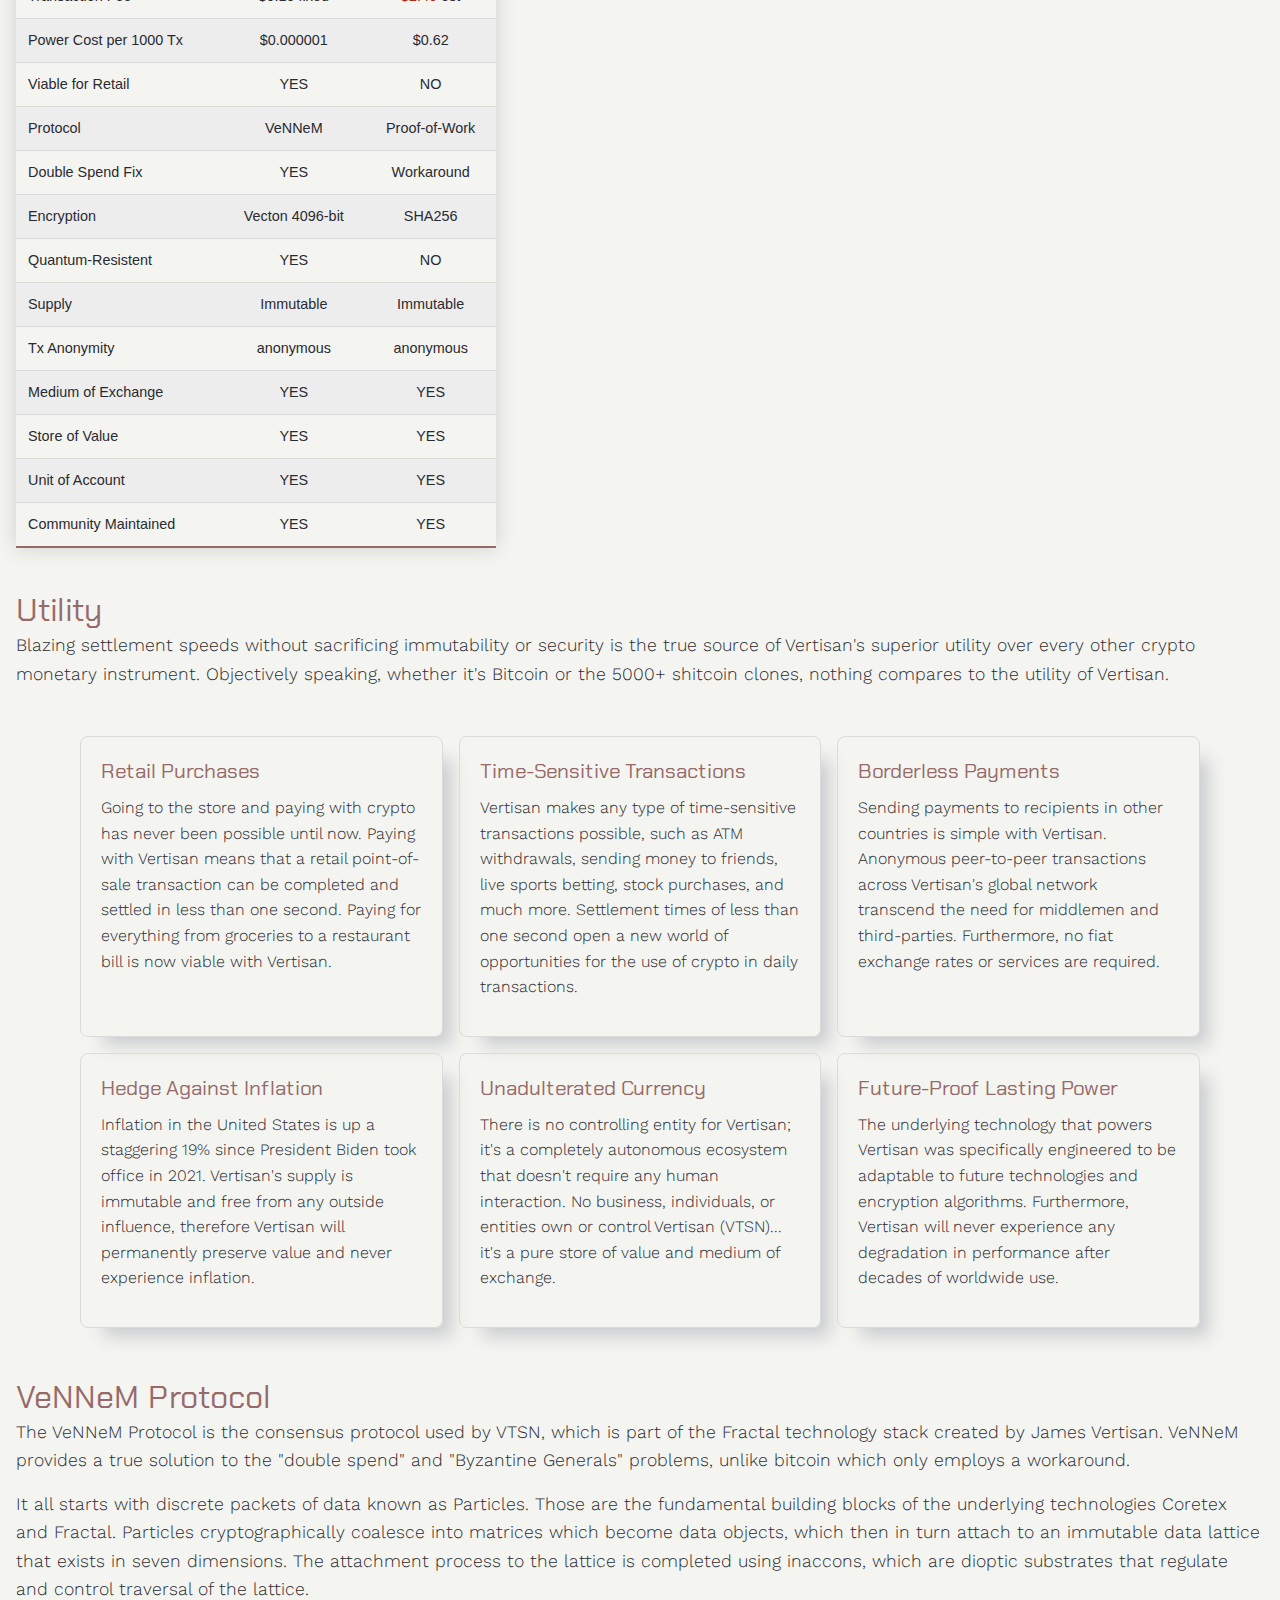
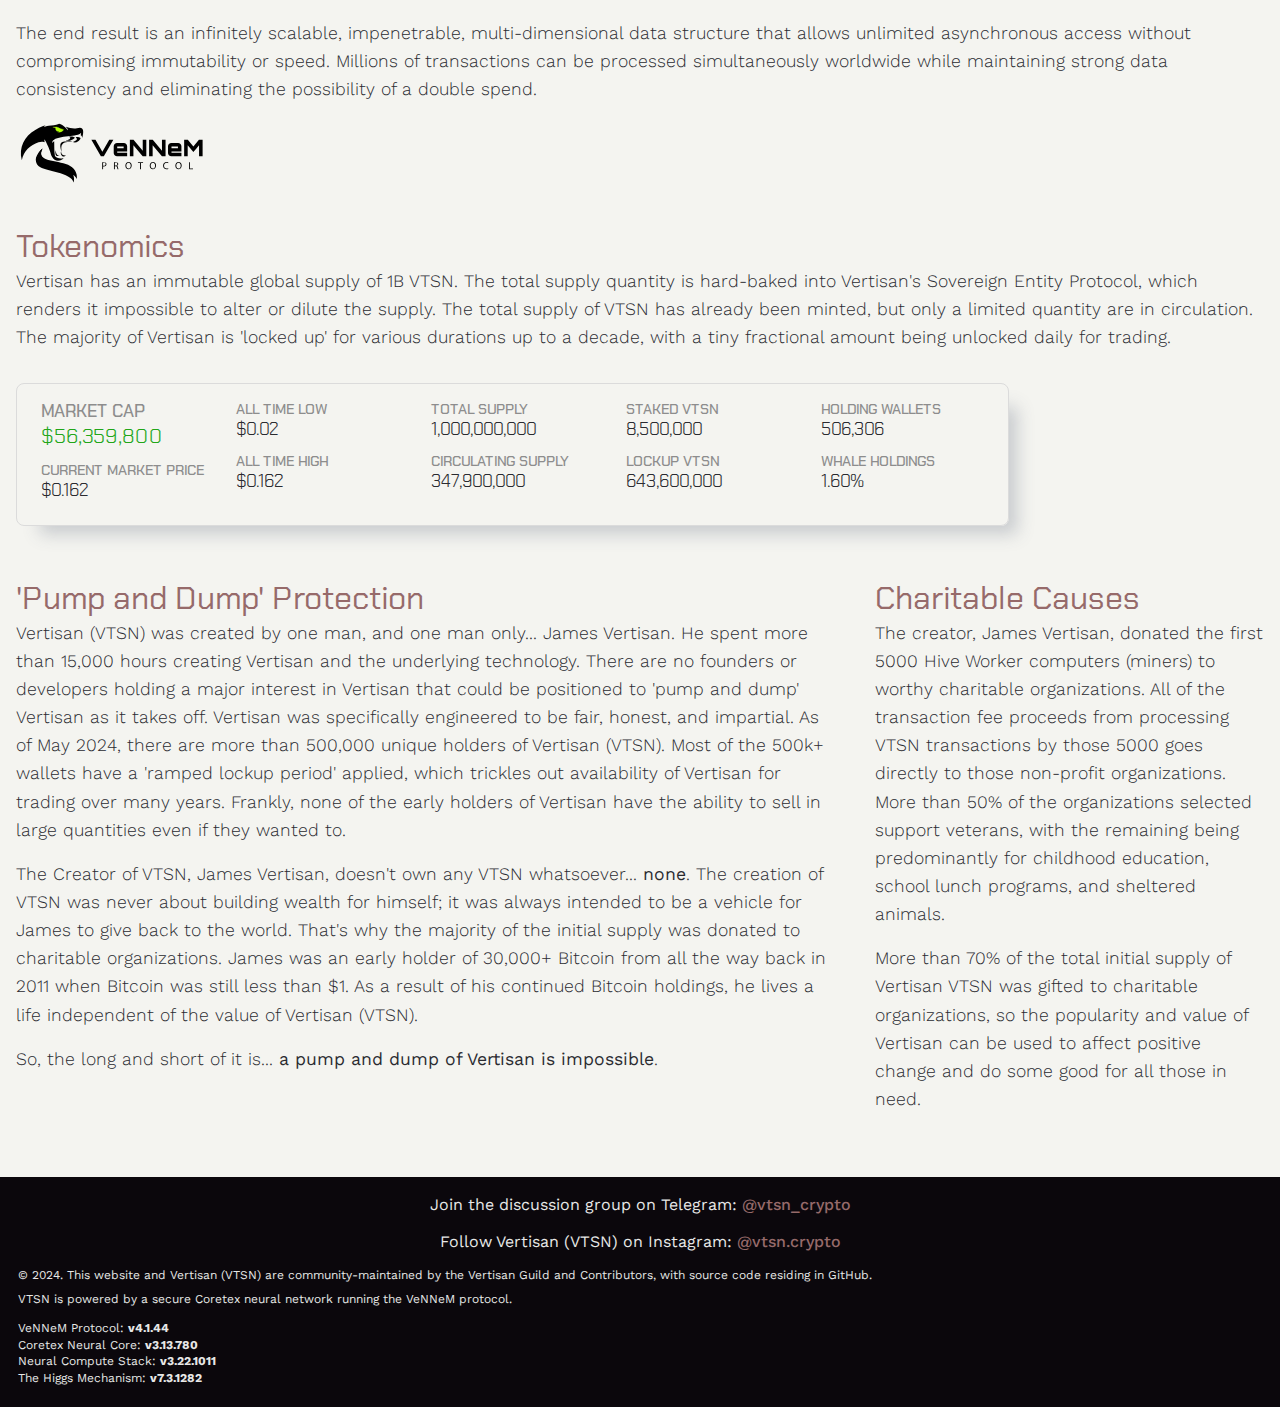
==== commit a6a0731f: "market cap update" ====
--- a/src/index.html
+++ b/src/index.html
@@ -330,15 +330,15 @@
             <div class="tokenomics-sub-grid">
               <div class="tokenomics-sub-grid-item">
                 <h5 class="cap">Market Cap</h5>
-                <h6 class="cap">$54,272,400</h6>
+                <h6 class="cap">$56,359,800</h6>
                 <h5>Current Market Price</h5>
-                <h6>$0.156</h6>
+                <h6>$0.162</h6>
               </div>
               <div class="tokenomics-sub-grid-item">
                 <h5>All Time Low</h5>
                 <h6>$0.02</h6>
                 <h5>All Time High</h5>
-                <h6>$0.156</h6>
+                <h6>$0.162</h6>
               </div>
               <div class="tokenomics-sub-grid-item">
                 <h5>Total Supply</h5>
